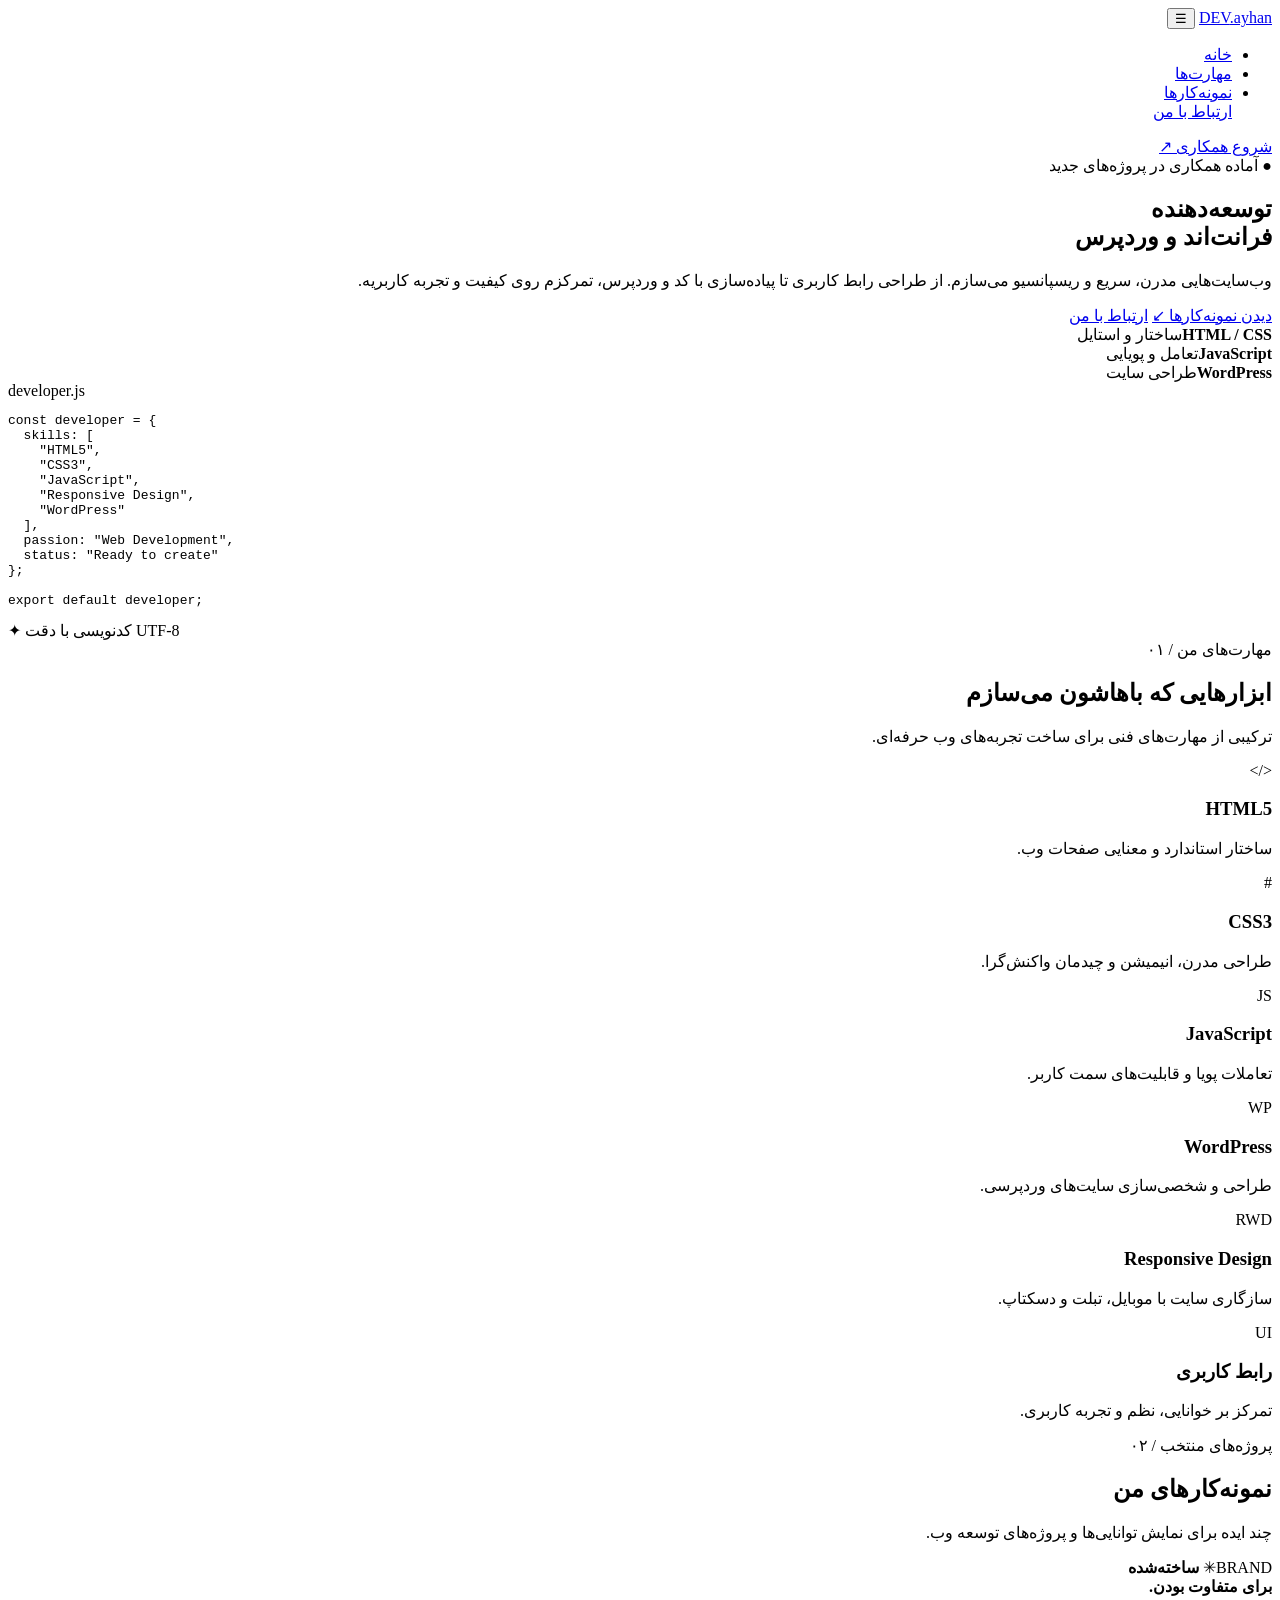
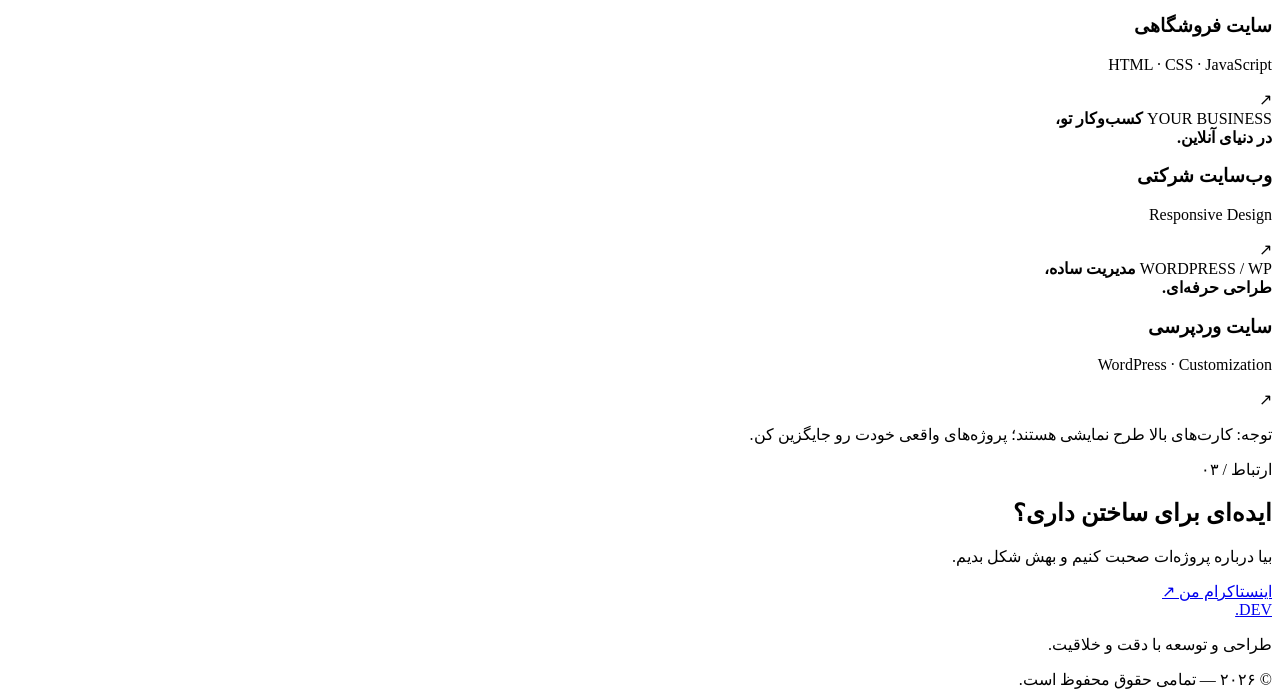
==== index.html @ 34dfb8cc "Add files via upload" ====
<!DOCTYPE html>
<html lang="fa" dir="rtl">
<head>
  <meta charset="UTF-8">
  <meta name="viewport" content="width=device-width, initial-scale=1.0">
  <meta name="description" content="پرتفولیوی توسعه‌دهنده فرانت‌اند و وردپرس">
  <title>پرتفولیوی من | توسعه‌دهنده وب</title>
  <link rel="stylesheet" href="style.css">
  <link rel="stylesheet" href="ar.html">
  <script src="script.js" defer></script>
</head>
<body>

  <header class="header">
    <nav class="nav container">
      <a href="#home" class="logo">DEV<span>.ayhan</span></a>

      <button class="menu-btn" id="menuBtn"
        aria-label="باز کردن منو" aria-expanded="false">☰</button>

      <ul class="nav-links" id="navLinks">
        <li><a href="#home">خانه</a></li>
        <li><a href="#skills">مهارت‌ها</a></li>
        <li><a href="#projects">نمونه‌کارها</a></li>
        <a href="ar.html">ارتباط با من</a>
      </ul>

      <a href="#contact" class="nav-cta">شروع همکاری ↗</a>
    </nav>
  </header>

  <main>
    <section class="hero container" id="home">
      <div class="hero-content reveal">
        <span class="eyebrow">● آماده همکاری در پروژه‌های جدید</span>
        <h1>توسعه‌دهنده<br> <span>فرانت‌اند</span> و وردپرس</h1>
        <p>
          وب‌سایت‌هایی مدرن، سریع و ریسپانسیو می‌سازم.
          از طراحی رابط کاربری تا پیاده‌سازی با کد و وردپرس،
          تمرکزم روی کیفیت و تجربه کاربریه.
        </p>
        <div class="hero-actions">
          <a class="btn btn-primary" href="#projects">دیدن نمونه‌کارها ↙</a>
          <a class="btn btn-outline" href="#contact">ارتباط با من</a>
        </div>
        <div class="stats">
          <div><strong>HTML / CSS</strong><span>ساختار و استایل</span></div>
          <div><strong>JavaScript</strong><span>تعامل و پویایی</span></div>
          <div><strong>WordPress</strong><span>طراحی سایت</span></div>
        </div>
      </div>

      <div class="code-card reveal" dir="ltr">
        <div class="window-bar">
          <div class="window-dots"><i></i><i></i><i></i></div>
          <span>developer.js</span>
        </div>
        <pre><code><span class="purple">const</span> developer = {
  skills: [
    <span class="green">"HTML5"</span>,
    <span class="green">"CSS3"</span>,
    <span class="green">"JavaScript"</span>,
    <span class="green">"Responsive Design"</span>,
    <span class="green">"WordPress"</span>
  ],
  passion: <span class="orange">"Web Development"</span>,
  status: <span class="green">"Ready to create"</span>
};

<span class="purple">export default</span> developer;</code></pre>
        <div class="code-footer">
          <span>✦ کدنویسی با دقت</span>
          <span>UTF-8</span>
        </div>
      </div>
    </section>

    <section class="section container" id="skills">
      <div class="section-heading reveal">
        <span class="section-label">مهارت‌های من / ۰۱</span>
        <h2>ابزارهایی که باهاشون می‌سازم</h2>
        <p>ترکیبی از مهارت‌های فنی برای ساخت تجربه‌های وب حرفه‌ای.</p>
      </div>

      <div class="skills-grid">
        <article class="skill-card reveal">
          <span class="skill-icon">&lt;/&gt;</span>
          <h3>HTML5</h3>
          <p>ساختار استاندارد و معنایی صفحات وب.</p>
        </article>
        <article class="skill-card reveal">
          <span class="skill-icon">#</span>
          <h3>CSS3</h3>
          <p>طراحی مدرن، انیمیشن و چیدمان واکنش‌گرا.</p>
        </article>
        <article class="skill-card reveal">
          <span class="skill-icon">JS</span>
          <h3>JavaScript</h3>
          <p>تعاملات پویا و قابلیت‌های سمت کاربر.</p>
        </article>
        <article class="skill-card reveal">
          <span class="skill-icon">WP</span>
          <h3>WordPress</h3>
          <p>طراحی و شخصی‌سازی سایت‌های وردپرسی.</p>
        </article>
        <article class="skill-card reveal">
          <span class="skill-icon">RWD</span>
          <h3>Responsive Design</h3>
          <p>سازگاری سایت با موبایل، تبلت و دسکتاپ.</p>
        </article>
        <article class="skill-card reveal">
          <span class="skill-icon">UI</span>
          <h3>رابط کاربری</h3>
          <p>تمرکز بر خوانایی، نظم و تجربه کاربری.</p>
        </article>
      </div>
    </section>

    <section class="section projects-section" id="projects">
      <div class="container">
        <div class="section-heading reveal">
          <span class="section-label">پروژه‌های منتخب / ۰۲</span>
          <h2>نمونه‌کارهای من</h2>
          <p>چند ایده برای نمایش توانایی‌ها و پروژه‌های توسعه وب.</p>
        </div>

        <div class="projects-grid">

          <!-- کارت سایت فروشگاهی؛ با کلیک وارد shop.html می‌شود -->
          <a href="pr.html"
             class="project-card reveal"
             style="text-decoration: none; color: inherit; display: block;">

            <div class="project-preview preview-one">
              <span>BRAND<span class="preview-star">✳</span></span>
              <strong>ساخته‌شده<br>برای متفاوت بودن.</strong>
              <div class="preview-line"></div>
            </div>
            <div class="project-info">
              <div>
                <h3>سایت فروشگاهی</h3>
                <p>HTML · CSS · JavaScript</p>
              </div>
              <span class="project-arrow">↗</span>
            </div>
          </a>
<a href="../ksra door/index.html"
             class="project-card reveal"
             style="text-decoration: none; color: inherit; display: block;">
          <article class="project-card reveal">
            <div class="project-preview preview-two">
              <span>YOUR BUSINESS</span>
              <strong>کسب‌وکار تو،<br>در دنیای آنلاین.</strong>
              <div class="preview-line"></div>
            </div>
            <div class="project-info">
              <div><h3>وب‌سایت شرکتی</h3><p>Responsive Design</p></div>
              <span class="project-arrow">↗</span>
            </div>
            
          </article>
</a>
          <article class="project-card reveal">
            <div class="project-preview preview-three">
              <span>WORDPRESS / WP</span>
              <strong>مدیریت ساده،<br>طراحی حرفه‌ای.</strong>
              <div class="preview-line"></div>
            </div>
            <div class="project-info">
              <div><h3>سایت وردپرسی</h3><p>WordPress · Customization</p></div>
              <span class="project-arrow">↗</span>
            </div>
            </a>
          </article>

        </div>
        <p class="demo-note">توجه: کارت‌های بالا طرح نمایشی هستند؛ پروژه‌های واقعی خودت رو جایگزین کن.</p>
      </div>
    </section>

    <section class="contact-section container reveal" id="contact">
      <div>
        <span class="section-label">ارتباط / ۰۳</span>
        <h2>ایده‌ای برای ساختن داری؟</h2>
        <p>بیا درباره پروژه‌ات صحبت کنیم و بهش شکل بدیم.</p>
      </div>
      <a class="btn btn-primary"
         href="https://www.instagram.com/dark_king4945?xtok=ejBscmIzMnJxaTl5">
        اینستاکرام من ↗
      </a>
    </section>
  </main>

  <footer class="footer">
    <div class="container">
      <a href="#home" class="logo">DEV<span>.</span></a>
      <p>طراحی و توسعه با دقت و خلاقیت.</p>
      <span>© ۲۰۲۶ — تمامی حقوق محفوظ است.</span>
    </div>
  </footer>

</body>
</html>
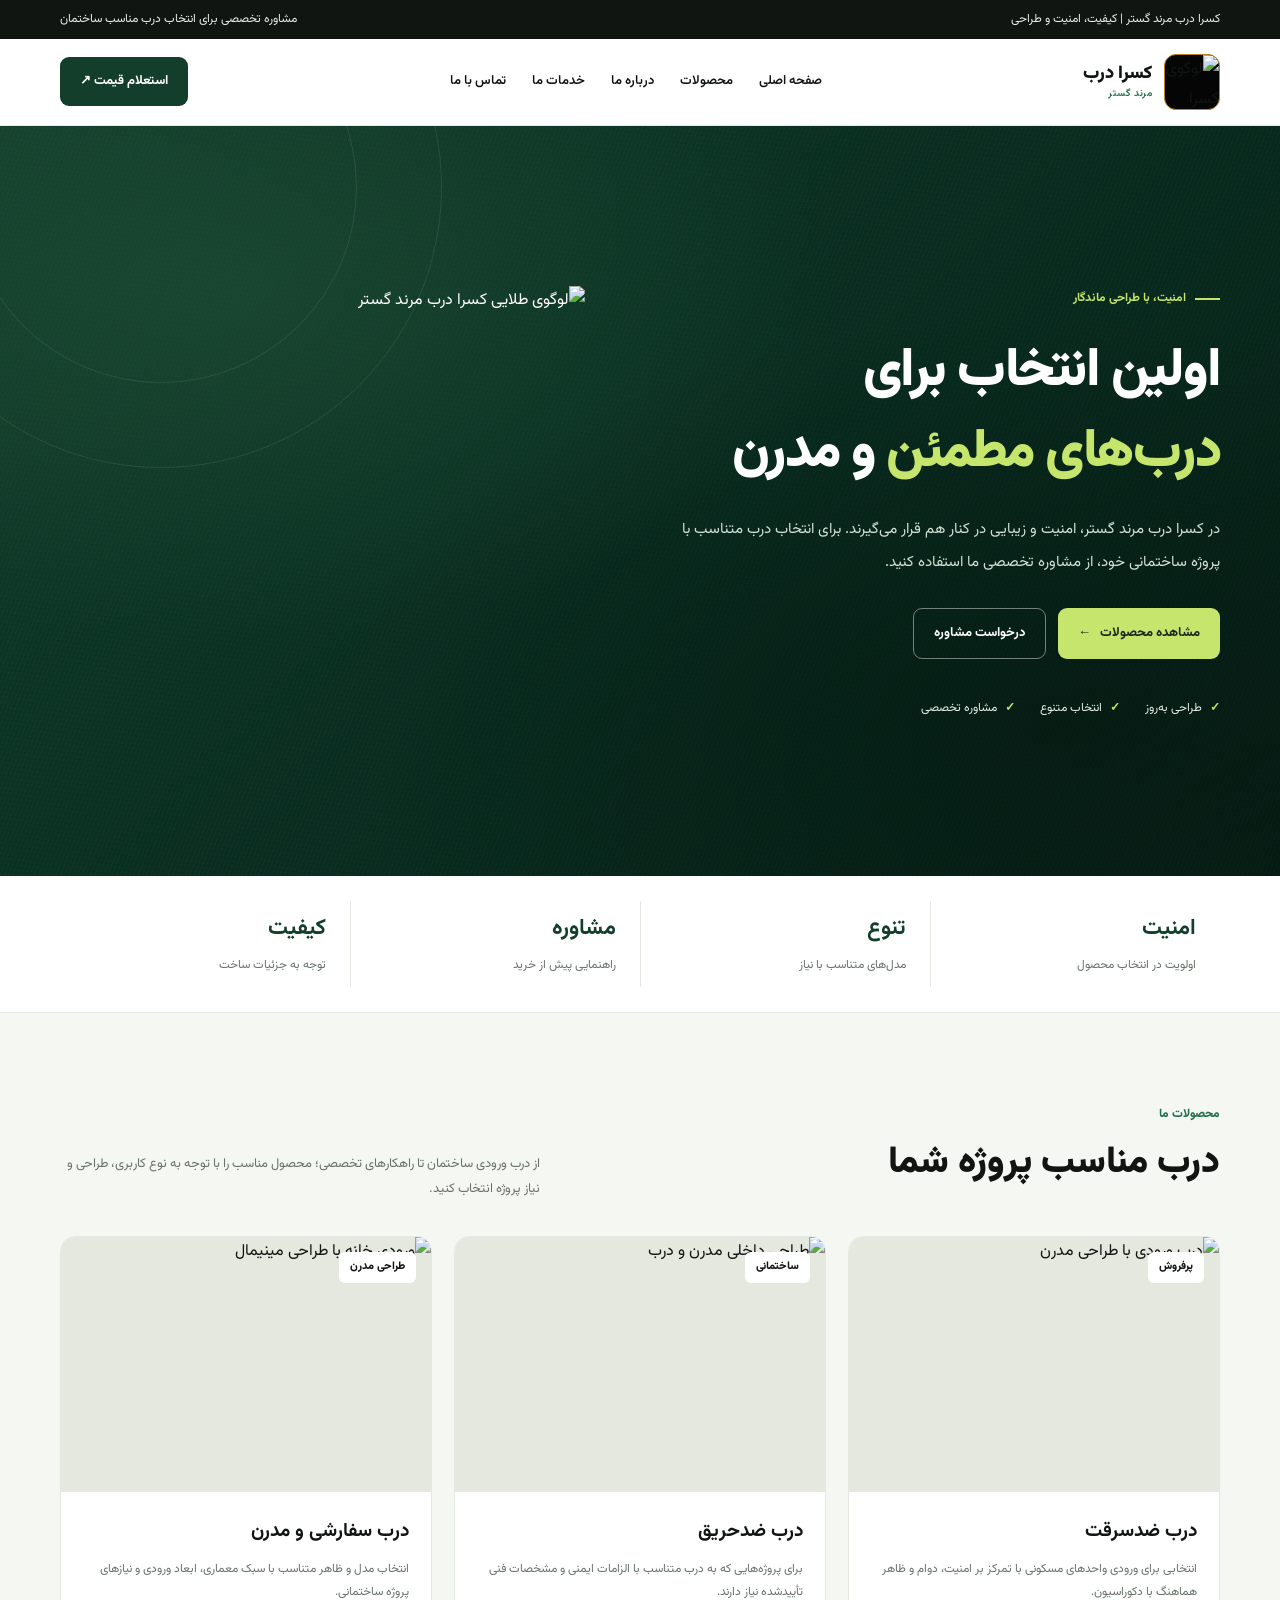
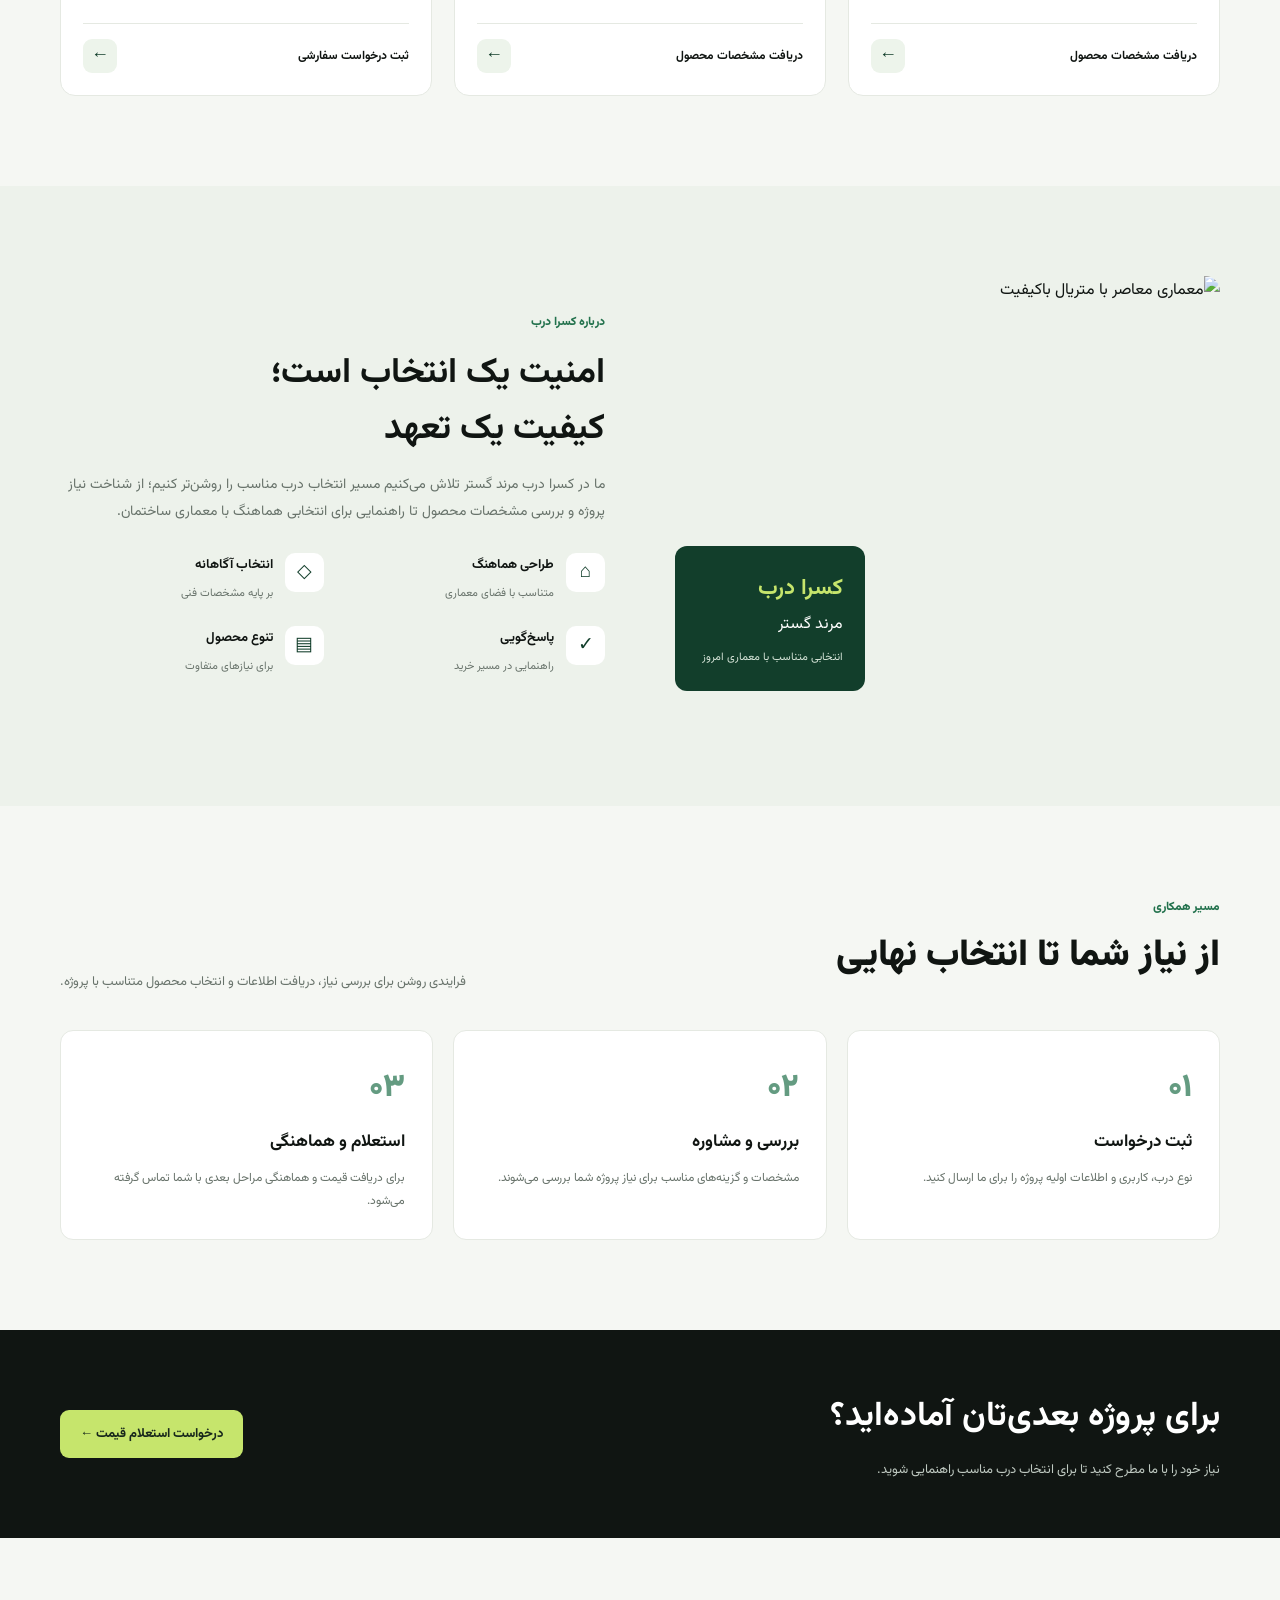
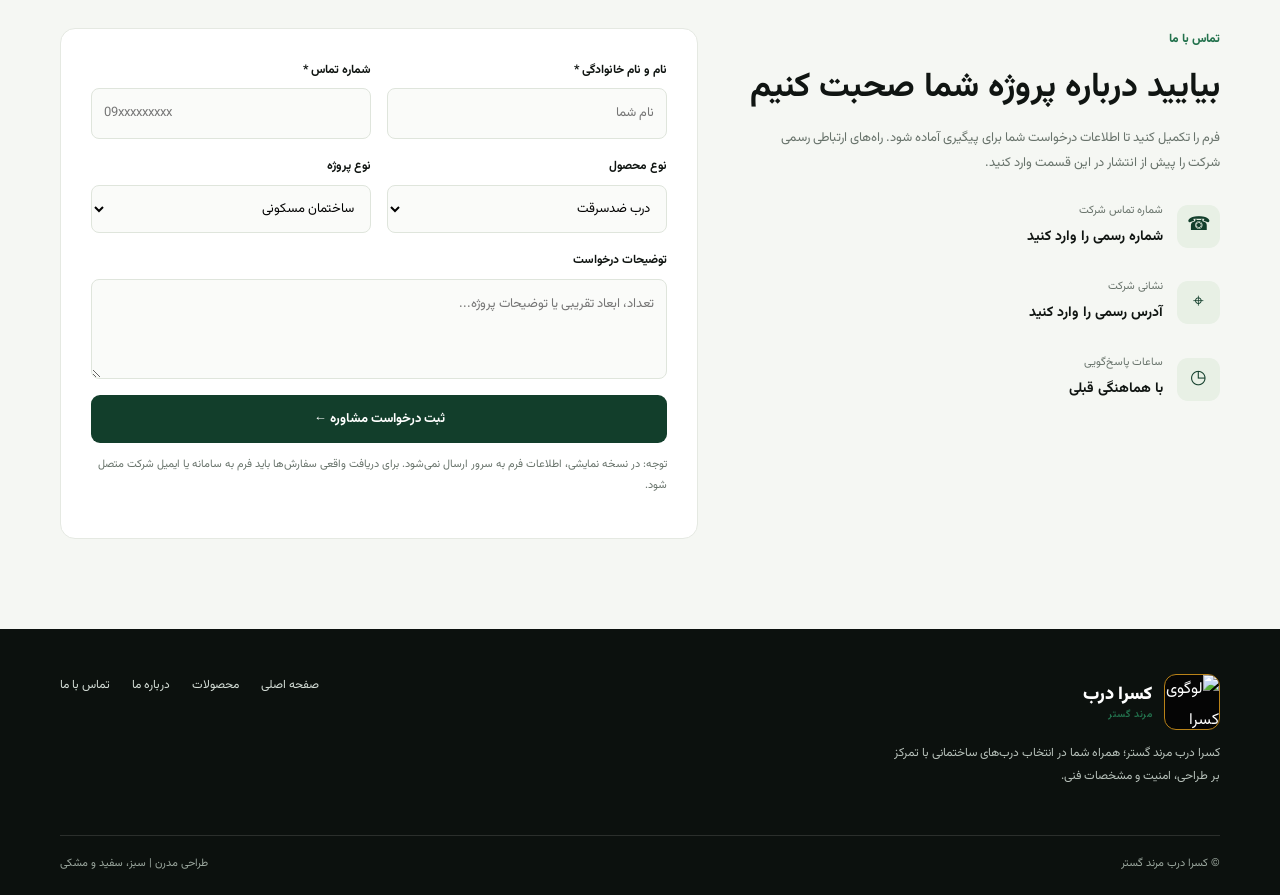
==== commit 28c13063: "Add files via upload" ====
--- a/index.html
+++ b/index.html
@@ -3,204 +3,972 @@
 <!DOCTYPE html>
 <html lang="fa" dir="rtl">
 <head>
-  <meta charset="UTF-8">
-  <meta name="viewport" content="width=device-width, initial-scale=1.0">
-  <meta name="description" content="پرتفولیوی توسعه‌دهنده فرانت‌اند و وردپرس">
-  <title>پرتفولیوی من | توسعه‌دهنده وب</title>
-  <link rel="stylesheet" href="style.css">
-  <link rel="stylesheet" href="ar.html">
-  <script src="script.js" defer></script>
+<meta charset="UTF-8">
+<meta name="viewport" content="width=device-width, initial-scale=1.0">
+<meta name="theme-color" content="#092d20">
+<title>کسرا درب مرند گستر | تولید و عرضه انواع درب</title>
+<meta name="description" content="کسرا درب مرند گستر؛ ارائه انواع درب ضدسرقت، ضدحریق و درب‌های مدرن ساختمانی.">
+<link rel="preconnect" href="https://fonts.googleapis.com">
+<link href="https://fonts.googleapis.com/css2?family=Vazirmatn:wght@300;400;500;600;700;800;900&display=swap" rel="stylesheet">
+
+<style>
+:root {
+  --green: #123e2b;
+  --green2: #23724d;
+  --lime: #c6e56c;
+  --black: #101512;
+  --white: #fff;
+  --muted: #68736b;
+  --bg: #f5f7f3;
+  --line: #e5e9e2;
+}
+
+* { box-sizing: border-box; }
+html { scroll-behavior: smooth; }
+body {
+  margin: 0;
+  font-family: 'Vazirmatn', sans-serif;
+  background: var(--bg);
+  color: var(--black);
+  line-height: 1.9;
+}
+a { text-decoration: none; color: inherit; }
+button, input, textarea, select { font: inherit; }
+button, a { -webkit-tap-highlight-color: transparent; }
+.container { width: min(1160px, 92%); margin: auto; }
+
+.topbar {
+  background: var(--black);
+  color: #e9eee9;
+  padding: 8px 0;
+  font-size: 12px;
+}
+.topbar .container {
+  display: flex;
+  justify-content: space-between;
+  gap: 15px;
+  flex-wrap: wrap;
+}
+
+header {
+  background: #fff;
+  position: sticky;
+  top: 0;
+  z-index: 20;
+  border-bottom: 1px solid var(--line);
+}
+.nav {
+  height: 86px;
+  display: flex;
+  align-items: center;
+  justify-content: space-between;
+  gap: 24px;
+}
+.brand {
+  display: flex;
+  align-items: center;
+  gap: 12px;
+  min-width: max-content;
+}
+.logo {
+  width: 56px;
+  height: 56px;
+  background: #050505;
+  border: 1px solid #b98218;
+  border-radius: 12px;
+  display: grid;
+  place-items: center;
+  overflow: hidden;
+  flex-shrink: 0;
+}
+.logo img {
+  width: 100%;
+  height: 100%;
+  object-fit: contain;
+  display: block;
+}
+.brand-name {
+  font-size: 18px;
+  font-weight: 900;
+  line-height: 1.4;
+}
+.brand-name small {
+  display: block;
+  color: var(--green2);
+  font-size: 10px;
+  font-weight: 600;
+  letter-spacing: .4px;
+}
+.navlinks {
+  display: flex;
+  gap: 26px;
+  align-items: center;
+  font-size: 13px;
+  font-weight: 600;
+}
+.navlinks a:hover { color: var(--green2); }
+
+.btn {
+  display: inline-flex;
+  align-items: center;
+  justify-content: center;
+  gap: 9px;
+  padding: 12px 20px;
+  border: 0;
+  border-radius: 9px;
+  font-weight: 700;
+  font-size: 13px;
+  cursor: pointer;
+  transition: .2s;
+}
+.btn-green { background: var(--green); color: white; }
+.btn-green:hover {
+  background: var(--green2);
+  transform: translateY(-2px);
+}
+.btn-lime { background: var(--lime); color: #17271b; }
+.btn-outline {
+  border: 1px solid #ffffff70;
+  color: white;
+  background: transparent;
+}
+.menu-toggle {
+  display: none;
+  background: none;
+  border: 0;
+  font-size: 26px;
+  cursor: pointer;
+}
+
+/* زمینه سبز چرمی زیر هدر */
+.hero {
+  background-color: #092d20;
+  background-image:
+    radial-gradient(ellipse at 18% 22%, rgba(39,91,62,.42), transparent 42%),
+    radial-gradient(ellipse at 82% 78%, rgba(3,19,13,.48), transparent 48%),
+    repeating-linear-gradient(112deg, rgba(255,255,255,.018) 0px, rgba(255,255,255,.018) 1px, transparent 1px, transparent 4px),
+    repeating-linear-gradient(7deg, rgba(0,0,0,.06) 0px, rgba(0,0,0,.06) 1px, transparent 1px, transparent 5px),
+    linear-gradient(135deg, #123e2b, #092d20 52%, #061f16);
+  color: white;
+  position: relative;
+  overflow: hidden;
+}
+.hero:before {
+  content: "";
+  position: absolute;
+  width: 560px;
+  height: 560px;
+  border: 1px solid #ffffff16;
+  border-radius: 50%;
+  left: -120px;
+  top: -220px;
+}
+.hero:after {
+  content: "";
+  position: absolute;
+  width: 390px;
+  height: 390px;
+  border: 1px solid #ffffff16;
+  border-radius: 50%;
+  left: -35px;
+  top: -135px;
+}
+.hero-grid {
+  display: grid;
+  grid-template-columns: 1.05fr .95fr;
+  gap: 55px;
+  align-items: center;
+  min-height: 570px;
+  padding: 65px 0;
+  position: relative;
+  z-index: 1;
+}
+.eyebrow {
+  display: inline-flex;
+  align-items: center;
+  gap: 9px;
+  font-size: 12px;
+  color: var(--lime);
+  font-weight: 700;
+}
+.eyebrow:before {
+  content: "";
+  width: 25px;
+  height: 2px;
+  background: var(--lime);
+}
+h1 {
+  font-size: clamp(35px, 4.2vw, 58px);
+  line-height: 1.5;
+  margin: 20px 0;
+  font-weight: 900;
+  letter-spacing: -1.5px;
+}
+h1 span { color: var(--lime); }
+.hero p {
+  color: #d4e1d8;
+  font-size: 15px;
+  max-width: 540px;
+  line-height: 2.2;
+}
+.hero-actions {
+  display: flex;
+  gap: 12px;
+  flex-wrap: wrap;
+  margin-top: 29px;
+}
+.hero-points {
+  display: flex;
+  gap: 25px;
+  flex-wrap: wrap;
+  margin-top: 38px;
+  color: #e5eee7;
+  font-size: 12px;
+}
+.hero-points span:before {
+  content: "✓";
+  color: var(--lime);
+  margin-left: 8px;
+  font-weight: 900;
+}
+
+/* جایگاه لوگوی اصلی */
+.hero-visual {
+  height: 430px;
+  position: relative;
+  display: flex;
+  align-items: center;
+  justify-content: center;
+}
+.hero-photo.logo-display {
+  position: absolute;
+  inset: 0;
+  display: flex;
+  align-items: center;
+  justify-content: center;
+  background: transparent;
+  border-radius: 0;
+  overflow: visible;
+}
+.hero-photo.logo-display img {
+  width: 100%;
+  height: 100%;
+  object-fit: contain;
+  filter: none;
+  mix-blend-mode: screen;
+}
+.hero-photo.logo-display .photo-label {
+  display: none;
+}
+
+.stats {
+  background: white;
+  border-bottom: 1px solid var(--line);
+}
+.stats-grid {
+  display: grid;
+  grid-template-columns: repeat(4, 1fr);
+  padding: 25px 0;
+}
+.stat {
+  padding: 7px 24px;
+  border-left: 1px solid var(--line);
+}
+.stat:last-child { border: 0; }
+.stat strong {
+  font-size: 22px;
+  color: var(--green);
+  display: block;
+}
+.stat span { font-size: 12px; color: var(--muted); }
+
+section { padding: 90px 0; }
+.section-head {
+  display: flex;
+  align-items: end;
+  justify-content: space-between;
+  gap: 25px;
+  margin-bottom: 35px;
+}
+.section-head h2 {
+  font-size: clamp(26px, 3vw, 37px);
+  line-height: 1.5;
+  margin: 10px 0;
+  font-weight: 900;
+}
+.section-head p {
+  color: var(--muted);
+  font-size: 13px;
+  max-width: 480px;
+  margin: 0;
+}
+.kicker {
+  font-size: 12px;
+  color: var(--green2);
+  font-weight: 800;
+}
+
+.products {
+  display: grid;
+  grid-template-columns: repeat(3, 1fr);
+  gap: 22px;
+}
+.product {
+  background: white;
+  border: 1px solid var(--line);
+  border-radius: 15px;
+  overflow: hidden;
+  transition: .25s;
+}
+.product:hover {
+  transform: translateY(-5px);
+  box-shadow: 0 18px 35px #153c2510;
+}
+.product-img {
+  height: 255px;
+  position: relative;
+  overflow: hidden;
+  background: #e4e8df;
+}
+.product-img img {
+  width: 100%;
+  height: 100%;
+  object-fit: cover;
+  transition: .4s;
+}
+.product:hover .product-img img { transform: scale(1.04); }
+.product-tag {
+  position: absolute;
+  top: 15px;
+  right: 15px;
+  background: #fff;
+  padding: 5px 11px;
+  border-radius: 6px;
+  font-size: 11px;
+  font-weight: 800;
+}
+.product-body { padding: 22px; }
+.product-body h3 { font-size: 19px; margin: 0 0 8px; }
+.product-body p {
+  font-size: 12px;
+  color: var(--muted);
+  margin: 0 0 17px;
+  min-height: 48px;
+}
+.product-foot {
+  border-top: 1px solid var(--line);
+  padding-top: 15px;
+  display: flex;
+  justify-content: space-between;
+  align-items: center;
+  font-size: 12px;
+  font-weight: 700;
+}
+.arrow {
+  width: 34px;
+  height: 34px;
+  border-radius: 9px;
+  background: #edf4eb;
+  color: var(--green);
+  display: grid;
+  place-items: center;
+  font-size: 18px;
+}
+
+.about { background: #edf2eb; }
+.about-grid {
+  display: grid;
+  grid-template-columns: 1fr 1fr;
+  gap: 70px;
+  align-items: center;
+}
+.about-visual { height: 440px; position: relative; }
+.about-visual img {
+  width: 85%;
+  height: 100%;
+  object-fit: cover;
+  border-radius: 15px;
+}
+.about-stamp {
+  position: absolute;
+  bottom: 25px;
+  left: 0;
+  background: var(--green);
+  color: white;
+  padding: 22px;
+  border-radius: 12px;
+  width: 190px;
+}
+.about-stamp b {
+  display: block;
+  font-size: 22px;
+  color: var(--lime);
+}
+.about-copy h2 {
+  font-size: 35px;
+  line-height: 1.6;
+  margin: 12px 0;
+}
+.about-copy > p { color: var(--muted); font-size: 14px; }
+
+.features {
+  display: grid;
+  grid-template-columns: 1fr 1fr;
+  gap: 18px;
+  margin-top: 28px;
+}
+.feature { display: flex; gap: 12px; align-items: start; }
+.feature-icon {
+  flex-shrink: 0;
+  width: 39px;
+  height: 39px;
+  border-radius: 10px;
+  background: white;
+  color: var(--green);
+  display: grid;
+  place-items: center;
+  font-size: 19px;
+}
+.feature b { font-size: 13px; display: block; }
+.feature small { font-size: 11px; color: var(--muted); }
+
+.process-grid {
+  display: grid;
+  grid-template-columns: repeat(3, 1fr);
+  gap: 20px;
+}
+.process {
+  border: 1px solid var(--line);
+  padding: 27px;
+  border-radius: 13px;
+  background: white;
+}
+.process-num {
+  font-size: 32px;
+  color: var(--green2);
+  font-weight: 900;
+  opacity: .7;
+}
+.process h3 { font-size: 17px; margin: 8px 0; }
+.process p { font-size: 12px; color: var(--muted); margin: 0; }
+
+.cta {
+  background: var(--black);
+  color: white;
+  padding: 55px 0;
+}
+.cta-inner {
+  display: flex;
+  align-items: center;
+  justify-content: space-between;
+  gap: 25px;
+}
+.cta h2 { font-size: clamp(23px, 3vw, 34px); margin: 0; }
+.cta p { color: #bfc9c1; font-size: 13px; margin: 8px 0 0; }
+
+.contact-grid {
+  display: grid;
+  grid-template-columns: .85fr 1.15fr;
+  gap: 50px;
+}
+.contact-copy h2 {
+  font-size: 34px;
+  line-height: 1.5;
+  margin: 12px 0;
+}
+.contact-copy p { font-size: 13px; color: var(--muted); }
+.contact-item {
+  display: flex;
+  gap: 14px;
+  margin-top: 25px;
+  align-items: center;
+}
+.contact-icon {
+  width: 43px;
+  height: 43px;
+  border-radius: 11px;
+  background: #e8f0e5;
+  color: var(--green);
+  display: grid;
+  place-items: center;
+  font-size: 19px;
+}
+.contact-item small { display: block; color: var(--muted); font-size: 11px; }
+.contact-item b { font-size: 14px; }
+
+.contact-form {
+  background: white;
+  border: 1px solid var(--line);
+  border-radius: 15px;
+  padding: 30px;
+}
+.form-grid {
+  display: grid;
+  grid-template-columns: 1fr 1fr;
+  gap: 16px;
+}
+.field { display: flex; flex-direction: column; gap: 7px; }
+.field.full { grid-column: 1 / -1; }
+.field label { font-size: 12px; font-weight: 700; }
+.field input, .field select, .field textarea {
+  width: 100%;
+  border: 1px solid #dfe5dc;
+  border-radius: 8px;
+  background: #fafbf9;
+  padding: 12px;
+  outline: none;
+  font-size: 13px;
+}
+.field input:focus, .field select:focus, .field textarea:focus {
+  border-color: var(--green2);
+}
+.field textarea { resize: vertical; min-height: 100px; }
+.form-note { font-size: 11px; color: var(--muted); margin-top: 12px; }
+
+footer {
+  background: #0c110e;
+  color: white;
+  padding: 45px 0 20px;
+}
+.footer-top {
+  display: flex;
+  justify-content: space-between;
+  gap: 35px;
+  flex-wrap: wrap;
+  padding-bottom: 35px;
+  border-bottom: 1px solid #ffffff20;
+}
+.footer-desc { font-size: 12px; color: #b7c1ba; max-width: 330px; }
+.footer-links {
+  display: flex;
+  gap: 22px;
+  flex-wrap: wrap;
+  font-size: 12px;
+  color: #d4ddd6;
+}
+.footer-bottom {
+  display: flex;
+  justify-content: space-between;
+  gap: 15px;
+  flex-wrap: wrap;
+  padding-top: 18px;
+  font-size: 11px;
+  color: #9ba79e;
+}
+.toast {
+  position: fixed;
+  bottom: 22px;
+  right: 22px;
+  z-index: 50;
+  background: var(--green);
+  color: white;
+  padding: 15px 20px;
+  border-radius: 10px;
+  box-shadow: 0 10px 35px #0002;
+  display: none;
+  font-size: 13px;
+  max-width: 90%;
+}
+
+@media(max-width:850px) {
+  .navlinks {
+    display: none;
+    position: absolute;
+    top: 85px;
+    right: 0;
+    left: 0;
+    background: white;
+    padding: 20px 5%;
+    border-bottom: 1px solid var(--line);
+    flex-direction: column;
+    align-items: stretch;
+    gap: 12px;
+  }
+  .navlinks.open { display: flex; }
+  .menu-toggle { display: block; }
+  .nav > .btn { display: none; }
+  .hero-grid {
+    grid-template-columns: 1fr;
+    gap: 35px;
+    padding: 55px 0;
+  }
+  .hero-visual { height: 340px; }
+  .stats-grid { grid-template-columns: 1fr 1fr; row-gap: 20px; }
+  .stat:nth-child(2) { border-left: 0; }
+  .products { grid-template-columns: 1fr 1fr; }
+  .about-grid { grid-template-columns: 1fr; gap: 40px; }
+  .about-visual { height: 370px; }
+  .contact-grid { grid-template-columns: 1fr; gap: 30px; }
+}
+
+@media(max-width:560px) {
+  .topbar .container { justify-content: center; text-align: center; }
+  .topbar .container span:last-child { display: none; }
+  .brand-name { font-size: 15px; }
+  .logo { width: 48px; height: 48px; }
+  .hero-grid { min-height: unset; }
+  .hero-visual { height: 290px; }
+  h1 { font-size: 34px; }
+  .hero p { font-size: 13px; }
+  .hero-points { gap: 12px; }
+  .stats-grid { padding: 20px 0; }
+  .stat { padding: 5px 12px; }
+  section { padding: 62px 0; }
+  .section-head { align-items: start; flex-direction: column; gap: 12px; }
+  .products { grid-template-columns: 1fr; }
+  .product-img { height: 270px; }
+  .about-visual { height: 300px; }
+  .about-stamp { width: 150px; padding: 14px; }
+  .features { grid-template-columns: 1fr; }
+  .process-grid { grid-template-columns: 1fr; }
+  .cta-inner { align-items: start; flex-direction: column; }
+  .contact-form { padding: 20px; }
+  .form-grid { grid-template-columns: 1fr; }
+  .field.full { grid-column: auto; }
+  .footer-top { flex-direction: column; }
+}
+</style>
 </head>
+
 <body>
 
-  <header class="header">
-    <nav class="nav container">
-      <a href="#home" class="logo">DEV<span>.ayhan</span></a>
-
-      <button class="menu-btn" id="menuBtn"
-        aria-label="باز کردن منو" aria-expanded="false">☰</button>
-
-      <ul class="nav-links" id="navLinks">
-        <li><a href="#home">خانه</a></li>
-        <li><a href="#skills">مهارت‌ها</a></li>
-        <li><a href="#projects">نمونه‌کارها</a></li>
-        <a href="ar.html">ارتباط با من</a>
-      </ul>
-
-      <a href="#contact" class="nav-cta">شروع همکاری ↗</a>
+<div class="topbar">
+  <div class="container">
+    <span>کسرا درب مرند گستر | کیفیت، امنیت و طراحی</span>
+    <span>مشاوره تخصصی برای انتخاب درب مناسب ساختمان</span>
+  </div>
+</div>
+
+<header>
+  <div class="container nav">
+    <a class="brand" href="#home" aria-label="صفحه اصلی کسرا درب">
+      <span class="logo">
+        <img src="4c679686-5ce0-44b0-924e-6ea59caa1d07.png" alt="لوگوی کسرا درب">
+      </span>
+      <span class="brand-name">کسرا درب<small>مرند گستر</small></span>
+    </a>
+
+    <nav class="navlinks" id="navlinks">
+      <a href="#home">صفحه اصلی</a>
+      <a href="#products">محصولات</a>
+      <a href="#about">درباره ما</a>
+      <a href="#process">خدمات ما</a>
+      <a href="#contact">تماس با ما</a>
     </nav>
-  </header>
-
-  <main>
-    <section class="hero container" id="home">
-      <div class="hero-content reveal">
-        <span class="eyebrow">● آماده همکاری در پروژه‌های جدید</span>
-        <h1>توسعه‌دهنده<br> <span>فرانت‌اند</span> و وردپرس</h1>
-        <p>
-          وب‌سایت‌هایی مدرن، سریع و ریسپانسیو می‌سازم.
-          از طراحی رابط کاربری تا پیاده‌سازی با کد و وردپرس،
-          تمرکزم روی کیفیت و تجربه کاربریه.
-        </p>
-        <div class="hero-actions">
-          <a class="btn btn-primary" href="#projects">دیدن نمونه‌کارها ↙</a>
-          <a class="btn btn-outline" href="#contact">ارتباط با من</a>
-        </div>
-        <div class="stats">
-          <div><strong>HTML / CSS</strong><span>ساختار و استایل</span></div>
-          <div><strong>JavaScript</strong><span>تعامل و پویایی</span></div>
-          <div><strong>WordPress</strong><span>طراحی سایت</span></div>
-        </div>
-      </div>
-
-      <div class="code-card reveal" dir="ltr">
-        <div class="window-bar">
-          <div class="window-dots"><i></i><i></i><i></i></div>
-          <span>developer.js</span>
-        </div>
-        <pre><code><span class="purple">const</span> developer = {
-  skills: [
-    <span class="green">"HTML5"</span>,
-    <span class="green">"CSS3"</span>,
-    <span class="green">"JavaScript"</span>,
-    <span class="green">"Responsive Design"</span>,
-    <span class="green">"WordPress"</span>
-  ],
-  passion: <span class="orange">"Web Development"</span>,
-  status: <span class="green">"Ready to create"</span>
-};
-
-<span class="purple">export default</span> developer;</code></pre>
-        <div class="code-footer">
-          <span>✦ کدنویسی با دقت</span>
-          <span>UTF-8</span>
-        </div>
-      </div>
-    </section>
-
-    <section class="section container" id="skills">
-      <div class="section-heading reveal">
-        <span class="section-label">مهارت‌های من / ۰۱</span>
-        <h2>ابزارهایی که باهاشون می‌سازم</h2>
-        <p>ترکیبی از مهارت‌های فنی برای ساخت تجربه‌های وب حرفه‌ای.</p>
-      </div>
-
-      <div class="skills-grid">
-        <article class="skill-card reveal">
-          <span class="skill-icon">&lt;/&gt;</span>
-          <h3>HTML5</h3>
-          <p>ساختار استاندارد و معنایی صفحات وب.</p>
-        </article>
-        <article class="skill-card reveal">
-          <span class="skill-icon">#</span>
-          <h3>CSS3</h3>
-          <p>طراحی مدرن، انیمیشن و چیدمان واکنش‌گرا.</p>
-        </article>
-        <article class="skill-card reveal">
-          <span class="skill-icon">JS</span>
-          <h3>JavaScript</h3>
-          <p>تعاملات پویا و قابلیت‌های سمت کاربر.</p>
-        </article>
-        <article class="skill-card reveal">
-          <span class="skill-icon">WP</span>
-          <h3>WordPress</h3>
-          <p>طراحی و شخصی‌سازی سایت‌های وردپرسی.</p>
-        </article>
-        <article class="skill-card reveal">
-          <span class="skill-icon">RWD</span>
-          <h3>Responsive Design</h3>
-          <p>سازگاری سایت با موبایل، تبلت و دسکتاپ.</p>
-        </article>
-        <article class="skill-card reveal">
-          <span class="skill-icon">UI</span>
-          <h3>رابط کاربری</h3>
-          <p>تمرکز بر خوانایی، نظم و تجربه کاربری.</p>
-        </article>
-      </div>
-    </section>
-
-    <section class="section projects-section" id="projects">
-      <div class="container">
-        <div class="section-heading reveal">
-          <span class="section-label">پروژه‌های منتخب / ۰۲</span>
-          <h2>نمونه‌کارهای من</h2>
-          <p>چند ایده برای نمایش توانایی‌ها و پروژه‌های توسعه وب.</p>
-        </div>
-
-        <div class="projects-grid">
-
-          <!-- کارت سایت فروشگاهی؛ با کلیک وارد shop.html می‌شود -->
-          <a href="pr.html"
-             class="project-card reveal"
-             style="text-decoration: none; color: inherit; display: block;">
-
-            <div class="project-preview preview-one">
-              <span>BRAND<span class="preview-star">✳</span></span>
-              <strong>ساخته‌شده<br>برای متفاوت بودن.</strong>
-              <div class="preview-line"></div>
-            </div>
-            <div class="project-info">
-              <div>
-                <h3>سایت فروشگاهی</h3>
-                <p>HTML · CSS · JavaScript</p>
-              </div>
-              <span class="project-arrow">↗</span>
-            </div>
-          </a>
-<a href="../ksra door/index.html"
-             class="project-card reveal"
-             style="text-decoration: none; color: inherit; display: block;">
-          <article class="project-card reveal">
-            <div class="project-preview preview-two">
-              <span>YOUR BUSINESS</span>
-              <strong>کسب‌وکار تو،<br>در دنیای آنلاین.</strong>
-              <div class="preview-line"></div>
-            </div>
-            <div class="project-info">
-              <div><h3>وب‌سایت شرکتی</h3><p>Responsive Design</p></div>
-              <span class="project-arrow">↗</span>
-            </div>
-            
-          </article>
-</a>
-          <article class="project-card reveal">
-            <div class="project-preview preview-three">
-              <span>WORDPRESS / WP</span>
-              <strong>مدیریت ساده،<br>طراحی حرفه‌ای.</strong>
-              <div class="preview-line"></div>
-            </div>
-            <div class="project-info">
-              <div><h3>سایت وردپرسی</h3><p>WordPress · Customization</p></div>
-              <span class="project-arrow">↗</span>
-            </div>
-            </a>
-          </article>
-
-        </div>
-        <p class="demo-note">توجه: کارت‌های بالا طرح نمایشی هستند؛ پروژه‌های واقعی خودت رو جایگزین کن.</p>
-      </div>
-    </section>
-
-    <section class="contact-section container reveal" id="contact">
+
+    <a class="btn btn-green" href="#contact">استعلام قیمت ↗</a>
+    <button class="menu-toggle" id="menuToggle"
+      aria-label="باز کردن منو" aria-expanded="false">☰</button>
+  </div>
+</header>
+
+<main>
+
+<section class="hero" id="home">
+  <div class="container hero-grid">
+    <div>
+      <div class="eyebrow">امنیت، با طراحی ماندگار</div>
+      <h1>اولین انتخاب برای<br><span>درب‌های مطمئن</span> و مدرن</h1>
+      <p>در کسرا درب مرند گستر، امنیت و زیبایی در کنار هم قرار می‌گیرند. برای انتخاب درب متناسب با پروژه ساختمانی خود، از مشاوره تخصصی ما استفاده کنید.</p>
+
+      <div class="hero-actions">
+        <a class="btn btn-lime" href="#products">مشاهده محصولات <span>←</span></a>
+        <a class="btn btn-outline" href="#contact">درخواست مشاوره</a>
+      </div>
+
+      <div class="hero-points">
+        <span>طراحی به‌روز</span>
+        <span>انتخاب متنوع</span>
+        <span>مشاوره تخصصی</span>
+      </div>
+    </div>
+
+    <div class="hero-visual">
+      <div class="hero-photo logo-display">
+        <img src="4c679686-5ce0-44b0-924e-6ea59caa1d07.png"
+          alt="لوگوی طلایی کسرا درب مرند گستر"
+          fetchpriority="high">
+      </div>
+    </div>
+  </div>
+</section>
+
+<div class="stats">
+  <div class="container stats-grid">
+    <div class="stat"><strong>امنیت</strong><span>اولویت در انتخاب محصول</span></div>
+    <div class="stat"><strong>تنوع</strong><span>مدل‌های متناسب با نیاز</span></div>
+    <div class="stat"><strong>مشاوره</strong><span>راهنمایی پیش از خرید</span></div>
+    <div class="stat"><strong>کیفیت</strong><span>توجه به جزئیات ساخت</span></div>
+  </div>
+</div>
+
+<section id="products">
+  <div class="container">
+    <div class="section-head">
       <div>
-        <span class="section-label">ارتباط / ۰۳</span>
-        <h2>ایده‌ای برای ساختن داری؟</h2>
-        <p>بیا درباره پروژه‌ات صحبت کنیم و بهش شکل بدیم.</p>
-      </div>
-      <a class="btn btn-primary"
-         href="https://www.instagram.com/dark_king4945?xtok=ejBscmIzMnJxaTl5">
-        اینستاکرام من ↗
-      </a>
-    </section>
-  </main>
-
-  <footer class="footer">
-    <div class="container">
-      <a href="#home" class="logo">DEV<span>.</span></a>
-      <p>طراحی و توسعه با دقت و خلاقیت.</p>
-      <span>© ۲۰۲۶ — تمامی حقوق محفوظ است.</span>
-    </div>
-  </footer>
+        <div class="kicker">محصولات ما</div>
+        <h2>درب مناسب پروژه شما</h2>
+      </div>
+      <p>از درب ورودی ساختمان تا راهکارهای تخصصی؛ محصول مناسب را با توجه به نوع کاربری، طراحی و نیاز پروژه انتخاب کنید.</p>
+    </div>
+
+    <div class="products">
+      <article class="product">
+        <div class="product-img">
+          <img src="photo_2026-10-22_00-24-54.jpg" alt="درب ورودی با طراحی مدرن" loading="lazy">
+          <span class="product-tag">پرفروش</span>
+        </div>
+        <div class="product-body">
+          <h3>درب ضدسرقت</h3>
+          <p>انتخابی برای ورودی واحدهای مسکونی با تمرکز بر امنیت، دوام و ظاهر هماهنگ با دکوراسیون.</p>
+          <div class="product-foot">
+            <span>دریافت مشخصات محصول</span>
+            <a class="arrow" href="#contact" aria-label="استعلام درب ضدسرقت">←</a>
+          </div>
+        </div>
+      </article>
+
+      <article class="product">
+        <div class="product-img">
+          <img src="photo_2026-10-22_00-32-48.jpg" alt="طراحی داخلی مدرن و درب" loading="lazy">
+          <span class="product-tag">ساختمانی</span>
+        </div>
+        <div class="product-body">
+          <h3>درب ضدحریق</h3>
+          <p>برای پروژه‌هایی که به درب متناسب با الزامات ایمنی و مشخصات فنی تأییدشده نیاز دارند.</p>
+          <div class="product-foot">
+            <span>دریافت مشخصات محصول</span>
+            <a class="arrow" href="#contact" aria-label="استعلام درب ضدحریق">←</a>
+          </div>
+        </div>
+      </article>
+
+      <article class="product">
+        <div class="product-img">
+          <img src="images.jpg" alt="ورودی خانه با طراحی مینیمال" loading="lazy">
+          <span class="product-tag">طراحی مدرن</span>
+        </div>
+        <div class="product-body">
+          <h3>درب سفارشی و مدرن</h3>
+          <p>انتخاب مدل و ظاهر متناسب با سبک معماری، ابعاد ورودی و نیازهای پروژه ساختمانی.</p>
+          <div class="product-foot">
+            <span>ثبت درخواست سفارشی</span>
+            <a class="arrow" href="#contact" aria-label="استعلام درب سفارشی">←</a>
+          </div>
+        </div>
+      </article>
+    </div>
+  </div>
+</section>
+
+<section class="about" id="about">
+  <div class="container about-grid">
+    <div class="about-visual">
+      <img src="https://images.unsplash.com/photo-1600607687644-c7171b42498f?auto=format&fit=crop&w=1000&q=85" alt="معماری معاصر با متریال باکیفیت" loading="lazy">
+      <div class="about-stamp">
+        <b>کسرا درب</b>
+        <span>مرند گستر</span>
+        <div style="font-size:11px;color:#d7e5d9;margin-top:8px">انتخابی متناسب با معماری امروز</div>
+      </div>
+    </div>
+
+    <div class="about-copy">
+      <div class="kicker">درباره کسرا درب</div>
+      <h2>امنیت یک انتخاب است؛<br>کیفیت یک تعهد</h2>
+      <p>ما در کسرا درب مرند گستر تلاش می‌کنیم مسیر انتخاب درب مناسب را روشن‌تر کنیم؛ از شناخت نیاز پروژه و بررسی مشخصات محصول تا راهنمایی برای انتخابی هماهنگ با معماری ساختمان.</p>
+
+      <div class="features">
+        <div class="feature"><div class="feature-icon">⌂</div><div><b>طراحی هماهنگ</b><small>متناسب با فضای معماری</small></div></div>
+        <div class="feature"><div class="feature-icon">◇</div><div><b>انتخاب آگاهانه</b><small>بر پایه مشخصات فنی</small></div></div>
+        <div class="feature"><div class="feature-icon">✓</div><div><b>پاسخ‌گویی</b><small>راهنمایی در مسیر خرید</small></div></div>
+        <div class="feature"><div class="feature-icon">▤</div><div><b>تنوع محصول</b><small>برای نیازهای متفاوت</small></div></div>
+      </div>
+    </div>
+  </div>
+</section>
+
+<section id="process">
+  <div class="container">
+    <div class="section-head">
+      <div>
+        <div class="kicker">مسیر همکاری</div>
+        <h2>از نیاز شما تا انتخاب نهایی</h2>
+      </div>
+      <p>فرایندی روشن برای بررسی نیاز، دریافت اطلاعات و انتخاب محصول متناسب با پروژه.</p>
+    </div>
+
+    <div class="process-grid">
+      <article class="process">
+        <div class="process-num">۰۱</div>
+        <h3>ثبت درخواست</h3>
+        <p>نوع درب، کاربری و اطلاعات اولیه پروژه را برای ما ارسال کنید.</p>
+      </article>
+      <article class="process">
+        <div class="process-num">۰۲</div>
+        <h3>بررسی و مشاوره</h3>
+        <p>مشخصات و گزینه‌های مناسب برای نیاز پروژه شما بررسی می‌شوند.</p>
+      </article>
+      <article class="process">
+        <div class="process-num">۰۳</div>
+        <h3>استعلام و هماهنگی</h3>
+        <p>برای دریافت قیمت و هماهنگی مراحل بعدی با شما تماس گرفته می‌شود.</p>
+      </article>
+    </div>
+  </div>
+</section>
+
+<div class="cta">
+  <div class="container cta-inner">
+    <div>
+      <h2>برای پروژه بعدی‌تان آماده‌اید؟</h2>
+      <p>نیاز خود را با ما مطرح کنید تا برای انتخاب درب مناسب راهنمایی شوید.</p>
+    </div>
+    <a href="#contact" class="btn btn-lime">درخواست استعلام قیمت ←</a>
+  </div>
+</div>
+
+<section id="contact">
+  <div class="container contact-grid">
+    <div class="contact-copy">
+      <div class="kicker">تماس با ما</div>
+      <h2>بیایید درباره پروژه شما صحبت کنیم</h2>
+      <p>فرم را تکمیل کنید تا اطلاعات درخواست شما برای پیگیری آماده شود. راه‌های ارتباطی رسمی شرکت را پیش از انتشار در این قسمت وارد کنید.</p>
+
+      <div class="contact-item">
+        <div class="contact-icon">☎</div>
+        <div><small>شماره تماس شرکت</small><b>شماره رسمی را وارد کنید</b></div>
+      </div>
+      <div class="contact-item">
+        <div class="contact-icon">⌖</div>
+        <div><small>نشانی شرکت</small><b>آدرس رسمی را وارد کنید</b></div>
+      </div>
+      <div class="contact-item">
+        <div class="contact-icon">◷</div>
+        <div><small>ساعات پاسخ‌گویی</small><b>با هماهنگی قبلی</b></div>
+      </div>
+    </div>
+
+    <form class="contact-form" id="contactForm">
+      <div class="form-grid">
+        <div class="field">
+          <label for="name">نام و نام خانوادگی *</label>
+          <input id="name" name="name" placeholder="نام شما" required>
+        </div>
+        <div class="field">
+          <label for="phone">شماره تماس *</label>
+          <input id="phone" name="phone" type="tel" inputmode="tel" placeholder="09xxxxxxxxx" required>
+        </div>
+        <div class="field">
+          <label for="type">نوع محصول</label>
+          <select id="type" name="type">
+            <option>درب ضدسرقت</option>
+            <option>درب ضدحریق</option>
+            <option>درب سفارشی</option>
+            <option>سایر محصولات</option>
+          </select>
+        </div>
+        <div class="field">
+          <label for="project">نوع پروژه</label>
+          <select id="project" name="project">
+            <option>ساختمان مسکونی</option>
+            <option>پروژه تجاری</option>
+            <option>پروژه اداری</option>
+            <option>خرید شخصی</option>
+            <option>سایر</option>
+          </select>
+        </div>
+        <div class="field full">
+          <label for="message">توضیحات درخواست</label>
+          <textarea id="message" name="message" placeholder="تعداد، ابعاد تقریبی یا توضیحات پروژه..."></textarea>
+        </div>
+        <div class="field full">
+          <button type="submit" class="btn btn-green" style="width:100%">ثبت درخواست مشاوره ←</button>
+        </div>
+      </div>
+      <p class="form-note">توجه: در نسخه نمایشی، اطلاعات فرم به سرور ارسال نمی‌شود. برای دریافت واقعی سفارش‌ها باید فرم به سامانه یا ایمیل شرکت متصل شود.</p>
+    </form>
+  </div>
+</section>
+
+</main>
+
+<footer>
+  <div class="container">
+    <div class="footer-top">
+      <div>
+        <a class="brand" href="#home">
+          <span class="logo">
+            <img src="4c679686-5ce0-44b0-924e-6ea59caa1d07.png" alt="لوگوی کسرا درب مرند گستر">
+          </span>
+          <span class="brand-name">کسرا درب<small>مرند گستر</small></span>
+        </a>
+        <p class="footer-desc">کسرا درب مرند گستر؛ همراه شما در انتخاب درب‌های ساختمانی با تمرکز بر طراحی، امنیت و مشخصات فنی.</p>
+      </div>
+
+      <div class="footer-links">
+        <a href="#home">صفحه اصلی</a>
+        <a href="#products">محصولات</a>
+        <a href="#about">درباره ما</a>
+        <a href="#contact">تماس با ما</a>
+      </div>
+    </div>
+
+    <div class="footer-bottom">
+      <span>© کسرا درب مرند گستر</span>
+      <span>طراحی مدرن | سبز، سفید و مشکی</span>
+    </div>
+  </div>
+</footer>
+
+<div class="toast" id="toast" role="status" aria-live="polite"></div>
+
+<script>
+const menuToggle = document.getElementById('menuToggle');
+const navlinks = document.getElementById('navlinks');
+
+menuToggle.addEventListener('click', () => {
+  const isOpen = navlinks.classList.toggle('open');
+  menuToggle.setAttribute('aria-expanded', String(isOpen));
+  menuToggle.textContent = isOpen ? '×' : '☰';
+});
+
+navlinks.querySelectorAll('a').forEach(link => {
+  link.addEventListener('click', () => {
+    navlinks.classList.remove('open');
+    menuToggle.setAttribute('aria-expanded', 'false');
+    menuToggle.textContent = '☰';
+  });
+});
+
+const form = document.getElementById('contactForm');
+const toast = document.getElementById('toast');
+
+form.addEventListener('submit', event => {
+  event.preventDefault();
+
+  const data = new FormData(form);
+  const name = String(data.get('name') || '').trim();
+  const phone = String(data.get('phone') || '').trim();
+
+  if (!name || !phone) {
+    showToast('لطفاً نام و شماره تماس را وارد کنید.');
+    return;
+  }
+
+  showToast('فرم نمایشی تکمیل شد؛ برای ارسال واقعی باید به سامانه دریافت سفارش متصل شود.');
+});
+
+function showToast(message) {
+  toast.textContent = message;
+  toast.style.display = 'block';
+
+  clearTimeout(window.toastTimeout);
+
+  window.toastTimeout = setTimeout(() => {
+    toast.style.display = 'none';
+  }, 5000);
+}
+</script>
 
 </body>
 </html>
-
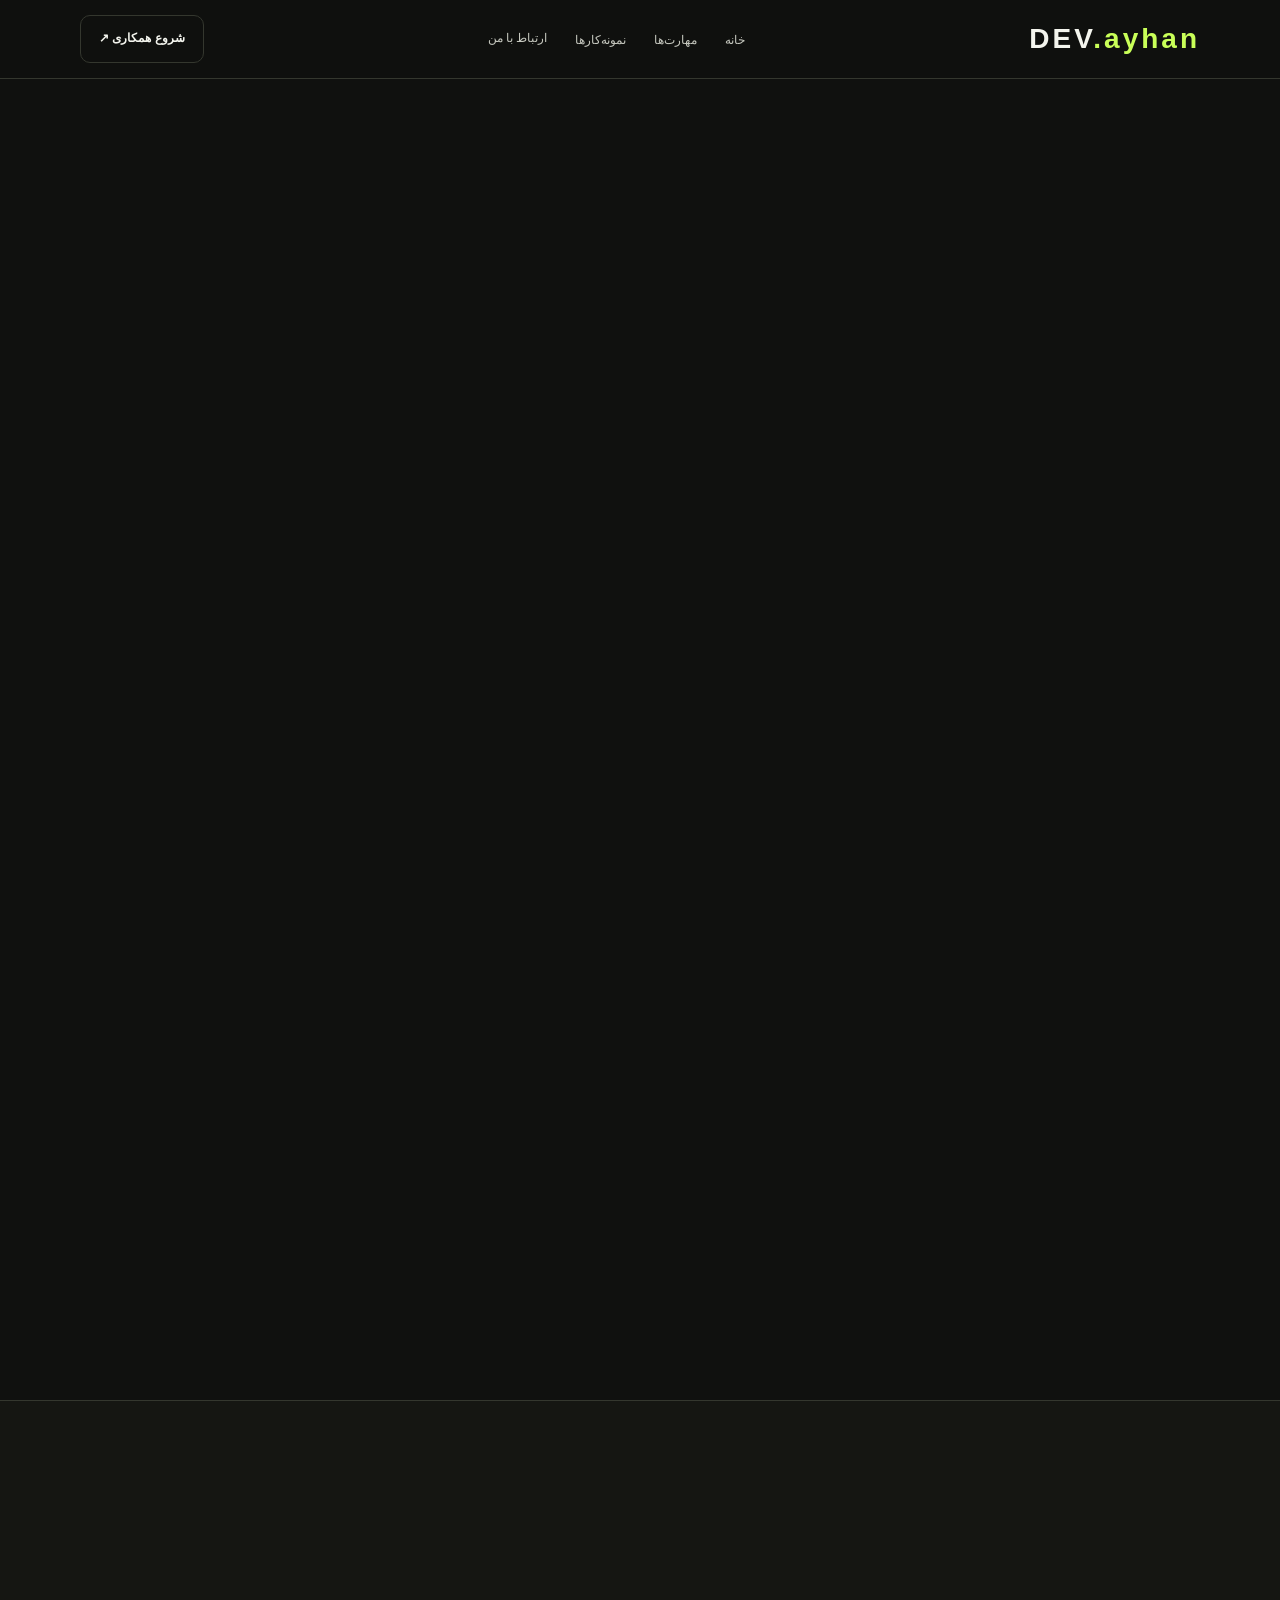
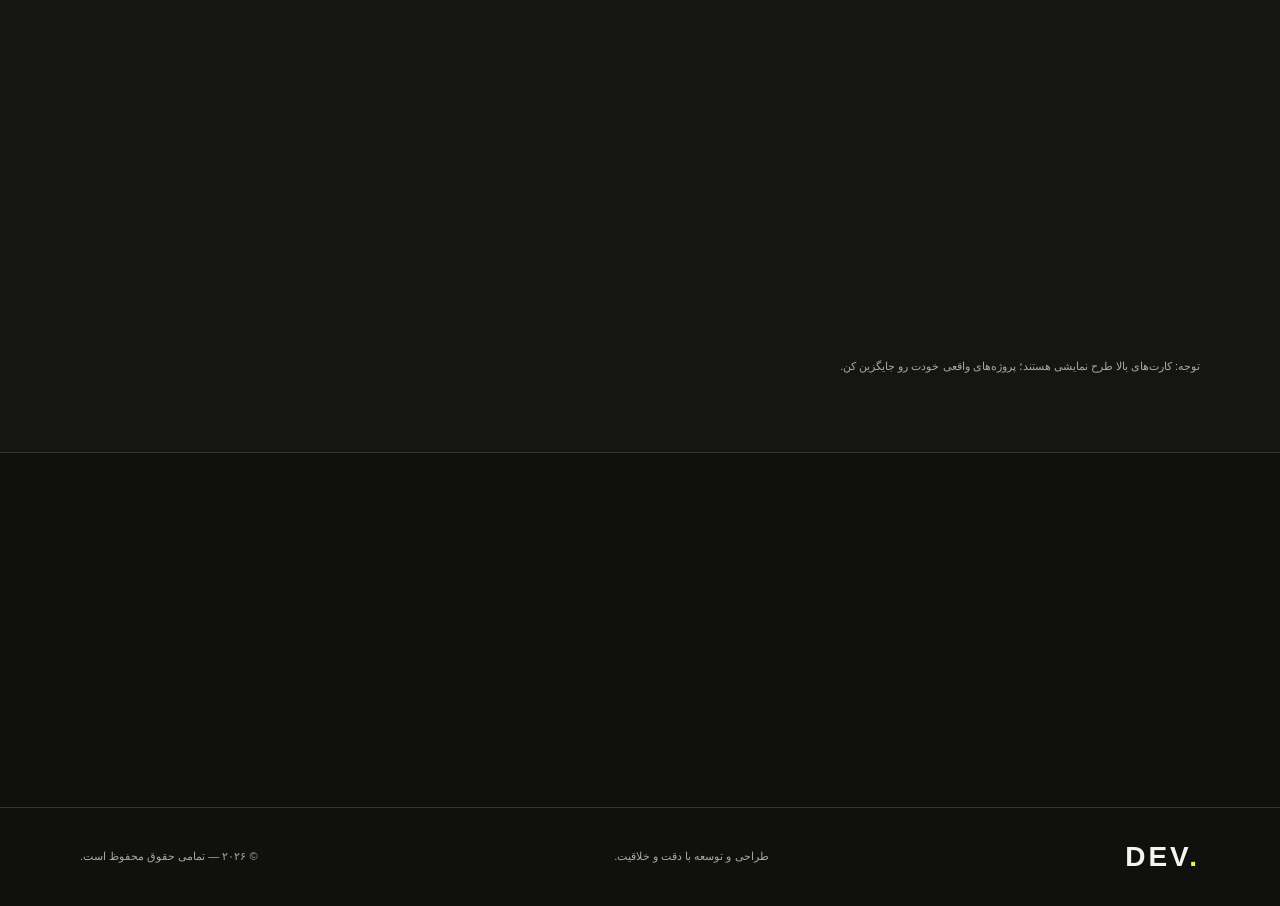
==== commit f7cb42d3: "Add files via upload" ====
--- a/index.html
+++ b/index.html
@@ -3,972 +3,887 @@
 <!DOCTYPE html>
 <html lang="fa" dir="rtl">
 <head>
-<meta charset="UTF-8">
-<meta name="viewport" content="width=device-width, initial-scale=1.0">
-<meta name="theme-color" content="#092d20">
-<title>کسرا درب مرند گستر | تولید و عرضه انواع درب</title>
-<meta name="description" content="کسرا درب مرند گستر؛ ارائه انواع درب ضدسرقت، ضدحریق و درب‌های مدرن ساختمانی.">
-<link rel="preconnect" href="https://fonts.googleapis.com">
-<link href="https://fonts.googleapis.com/css2?family=Vazirmatn:wght@300;400;500;600;700;800;900&display=swap" rel="stylesheet">
-
-<style>
+  <meta charset="UTF-8">
+  <meta name="viewport" content="width=device-width, initial-scale=1.0">
+  <meta name="description" content="پرتفولیوی توسعه‌دهنده فرانت‌اند و وردپرس">
+  <title>پرتفولیوی من | توسعه‌دهنده وب</title>
+  
+  <link rel="stylesheet" href="ar.html">
+  <script src="script.js" defer>
+    
+const menuBtn = document.getElementById("menuBtn");
+const navLinks = document.getElementById("navLinks");
+
+// باز و بسته کردن منوی موبایل
+menuBtn.addEventListener("click", () => {
+  const isOpen = navLinks.classList.toggle("open");
+
+  menuBtn.setAttribute("aria-expanded", String(isOpen));
+  menuBtn.textContent = isOpen ? "✕" : "☰";
+});
+
+// بستن منو بعد از انتخاب لینک
+navLinks.querySelectorAll("a").forEach((link) => {
+  link.addEventListener("click", () => {
+    navLinks.classList.remove("open");
+    menuBtn.setAttribute("aria-expanded", "false");
+    menuBtn.textContent = "☰";
+  });
+});
+
+// نمایش تدریجی بخش‌ها هنگام اسکرول
+const elements = document.querySelectorAll(".reveal");
+
+if ("IntersectionObserver" in window) {
+  const observer = new IntersectionObserver(
+    (entries) => {
+      entries.forEach((entry) => {
+        if (entry.isIntersecting) {
+          entry.target.classList.add("visible");
+          observer.unobserve(entry.target);
+        }
+      });
+    },
+    { threshold: 0.12 }
+  );
+
+  elements.forEach((element) => observer.observe(element));
+} else {
+  elements.forEach((element) => element.classList.add("visible"));
+}
+
+  </script>
+  <style>
 :root {
-  --green: #123e2b;
-  --green2: #23724d;
-  --lime: #c6e56c;
-  --black: #101512;
-  --white: #fff;
-  --muted: #68736b;
-  --bg: #f5f7f3;
-  --line: #e5e9e2;
-}
-
-* { box-sizing: border-box; }
-html { scroll-behavior: smooth; }
+  --bg: #10110f;
+  --surface: #191b17;
+  --surface-2: #20231c;
+  --text: #f4f5ee;
+  --muted: #a7aaa0;
+  --accent: #c9ff58;
+  --border: #34372e;
+  --radius: 18px;
+}
+
+* {
+  box-sizing: border-box;
+  margin: 0;
+  padding: 0;
+}
+
+html {
+  scroll-behavior: smooth;
+  scroll-padding-top: 90px;
+}
+
 body {
-  margin: 0;
-  font-family: 'Vazirmatn', sans-serif;
   background: var(--bg);
-  color: var(--black);
-  line-height: 1.9;
-}
-a { text-decoration: none; color: inherit; }
-button, input, textarea, select { font: inherit; }
-button, a { -webkit-tap-highlight-color: transparent; }
-.container { width: min(1160px, 92%); margin: auto; }
-
-.topbar {
-  background: var(--black);
-  color: #e9eee9;
-  padding: 8px 0;
-  font-size: 12px;
-}
-.topbar .container {
-  display: flex;
-  justify-content: space-between;
-  gap: 15px;
-  flex-wrap: wrap;
-}
-
-header {
-  background: #fff;
+  color: var(--text);
+  font-family: Tahoma, "Segoe UI", sans-serif;
+  line-height: 1.8;
+}
+
+a {
+  text-decoration: none;
+  color: inherit;
+}
+
+button {
+  font: inherit;
+}
+
+.container {
+  width: min(1120px, 90%);
+  margin-inline: auto;
+}
+
+/* Header */
+
+.header {
   position: sticky;
   top: 0;
-  z-index: 20;
-  border-bottom: 1px solid var(--line);
-}
+  z-index: 10;
+  background: #10110ff5;
+  backdrop-filter: blur(14px);
+  border-bottom: 1px solid var(--border);
+}
+
 .nav {
-  height: 86px;
-  display: flex;
-  align-items: center;
-  justify-content: space-between;
-  gap: 24px;
-}
-.brand {
-  display: flex;
-  align-items: center;
-  gap: 12px;
-  min-width: max-content;
-}
-.logo {
-  width: 56px;
-  height: 56px;
-  background: #050505;
-  border: 1px solid #b98218;
-  border-radius: 12px;
-  display: grid;
-  place-items: center;
-  overflow: hidden;
-  flex-shrink: 0;
-}
-.logo img {
-  width: 100%;
-  height: 100%;
-  object-fit: contain;
-  display: block;
-}
-.brand-name {
-  font-size: 18px;
-  font-weight: 900;
-  line-height: 1.4;
-}
-.brand-name small {
-  display: block;
-  color: var(--green2);
-  font-size: 10px;
-  font-weight: 600;
-  letter-spacing: .4px;
-}
-.navlinks {
-  display: flex;
-  gap: 26px;
-  align-items: center;
-  font-size: 13px;
-  font-weight: 600;
-}
-.navlinks a:hover { color: var(--green2); }
-
-.btn {
-  display: inline-flex;
-  align-items: center;
-  justify-content: center;
-  gap: 9px;
-  padding: 12px 20px;
-  border: 0;
-  border-radius: 9px;
-  font-weight: 700;
-  font-size: 13px;
-  cursor: pointer;
-  transition: .2s;
-}
-.btn-green { background: var(--green); color: white; }
-.btn-green:hover {
-  background: var(--green2);
-  transform: translateY(-2px);
-}
-.btn-lime { background: var(--lime); color: #17271b; }
-.btn-outline {
-  border: 1px solid #ffffff70;
-  color: white;
-  background: transparent;
-}
-.menu-toggle {
-  display: none;
-  background: none;
-  border: 0;
-  font-size: 26px;
-  cursor: pointer;
-}
-
-/* زمینه سبز چرمی زیر هدر */
-.hero {
-  background-color: #092d20;
-  background-image:
-    radial-gradient(ellipse at 18% 22%, rgba(39,91,62,.42), transparent 42%),
-    radial-gradient(ellipse at 82% 78%, rgba(3,19,13,.48), transparent 48%),
-    repeating-linear-gradient(112deg, rgba(255,255,255,.018) 0px, rgba(255,255,255,.018) 1px, transparent 1px, transparent 4px),
-    repeating-linear-gradient(7deg, rgba(0,0,0,.06) 0px, rgba(0,0,0,.06) 1px, transparent 1px, transparent 5px),
-    linear-gradient(135deg, #123e2b, #092d20 52%, #061f16);
-  color: white;
-  position: relative;
-  overflow: hidden;
-}
-.hero:before {
-  content: "";
-  position: absolute;
-  width: 560px;
-  height: 560px;
-  border: 1px solid #ffffff16;
-  border-radius: 50%;
-  left: -120px;
-  top: -220px;
-}
-.hero:after {
-  content: "";
-  position: absolute;
-  width: 390px;
-  height: 390px;
-  border: 1px solid #ffffff16;
-  border-radius: 50%;
-  left: -35px;
-  top: -135px;
-}
-.hero-grid {
-  display: grid;
-  grid-template-columns: 1.05fr .95fr;
-  gap: 55px;
-  align-items: center;
-  min-height: 570px;
-  padding: 65px 0;
-  position: relative;
-  z-index: 1;
-}
-.eyebrow {
-  display: inline-flex;
-  align-items: center;
-  gap: 9px;
-  font-size: 12px;
-  color: var(--lime);
-  font-weight: 700;
-}
-.eyebrow:before {
-  content: "";
-  width: 25px;
-  height: 2px;
-  background: var(--lime);
-}
-h1 {
-  font-size: clamp(35px, 4.2vw, 58px);
-  line-height: 1.5;
-  margin: 20px 0;
-  font-weight: 900;
-  letter-spacing: -1.5px;
-}
-h1 span { color: var(--lime); }
-.hero p {
-  color: #d4e1d8;
-  font-size: 15px;
-  max-width: 540px;
-  line-height: 2.2;
-}
-.hero-actions {
-  display: flex;
-  gap: 12px;
-  flex-wrap: wrap;
-  margin-top: 29px;
-}
-.hero-points {
-  display: flex;
-  gap: 25px;
-  flex-wrap: wrap;
-  margin-top: 38px;
-  color: #e5eee7;
-  font-size: 12px;
-}
-.hero-points span:before {
-  content: "✓";
-  color: var(--lime);
-  margin-left: 8px;
-  font-weight: 900;
-}
-
-/* جایگاه لوگوی اصلی */
-.hero-visual {
-  height: 430px;
-  position: relative;
-  display: flex;
-  align-items: center;
-  justify-content: center;
-}
-.hero-photo.logo-display {
-  position: absolute;
-  inset: 0;
-  display: flex;
-  align-items: center;
-  justify-content: center;
-  background: transparent;
-  border-radius: 0;
-  overflow: visible;
-}
-.hero-photo.logo-display img {
-  width: 100%;
-  height: 100%;
-  object-fit: contain;
-  filter: none;
-  mix-blend-mode: screen;
-}
-.hero-photo.logo-display .photo-label {
-  display: none;
-}
-
-.stats {
-  background: white;
-  border-bottom: 1px solid var(--line);
-}
-.stats-grid {
-  display: grid;
-  grid-template-columns: repeat(4, 1fr);
-  padding: 25px 0;
-}
-.stat {
-  padding: 7px 24px;
-  border-left: 1px solid var(--line);
-}
-.stat:last-child { border: 0; }
-.stat strong {
-  font-size: 22px;
-  color: var(--green);
-  display: block;
-}
-.stat span { font-size: 12px; color: var(--muted); }
-
-section { padding: 90px 0; }
-.section-head {
-  display: flex;
-  align-items: end;
-  justify-content: space-between;
-  gap: 25px;
-  margin-bottom: 35px;
-}
-.section-head h2 {
-  font-size: clamp(26px, 3vw, 37px);
-  line-height: 1.5;
-  margin: 10px 0;
-  font-weight: 900;
-}
-.section-head p {
-  color: var(--muted);
-  font-size: 13px;
-  max-width: 480px;
-  margin: 0;
-}
-.kicker {
-  font-size: 12px;
-  color: var(--green2);
-  font-weight: 800;
-}
-
-.products {
-  display: grid;
-  grid-template-columns: repeat(3, 1fr);
-  gap: 22px;
-}
-.product {
-  background: white;
-  border: 1px solid var(--line);
-  border-radius: 15px;
-  overflow: hidden;
-  transition: .25s;
-}
-.product:hover {
-  transform: translateY(-5px);
-  box-shadow: 0 18px 35px #153c2510;
-}
-.product-img {
-  height: 255px;
-  position: relative;
-  overflow: hidden;
-  background: #e4e8df;
-}
-.product-img img {
-  width: 100%;
-  height: 100%;
-  object-fit: cover;
-  transition: .4s;
-}
-.product:hover .product-img img { transform: scale(1.04); }
-.product-tag {
-  position: absolute;
-  top: 15px;
-  right: 15px;
-  background: #fff;
-  padding: 5px 11px;
-  border-radius: 6px;
-  font-size: 11px;
-  font-weight: 800;
-}
-.product-body { padding: 22px; }
-.product-body h3 { font-size: 19px; margin: 0 0 8px; }
-.product-body p {
-  font-size: 12px;
-  color: var(--muted);
-  margin: 0 0 17px;
-  min-height: 48px;
-}
-.product-foot {
-  border-top: 1px solid var(--line);
-  padding-top: 15px;
-  display: flex;
-  justify-content: space-between;
-  align-items: center;
-  font-size: 12px;
-  font-weight: 700;
-}
-.arrow {
-  width: 34px;
-  height: 34px;
-  border-radius: 9px;
-  background: #edf4eb;
-  color: var(--green);
-  display: grid;
-  place-items: center;
-  font-size: 18px;
-}
-
-.about { background: #edf2eb; }
-.about-grid {
-  display: grid;
-  grid-template-columns: 1fr 1fr;
-  gap: 70px;
-  align-items: center;
-}
-.about-visual { height: 440px; position: relative; }
-.about-visual img {
-  width: 85%;
-  height: 100%;
-  object-fit: cover;
-  border-radius: 15px;
-}
-.about-stamp {
-  position: absolute;
-  bottom: 25px;
-  left: 0;
-  background: var(--green);
-  color: white;
-  padding: 22px;
-  border-radius: 12px;
-  width: 190px;
-}
-.about-stamp b {
-  display: block;
-  font-size: 22px;
-  color: var(--lime);
-}
-.about-copy h2 {
-  font-size: 35px;
-  line-height: 1.6;
-  margin: 12px 0;
-}
-.about-copy > p { color: var(--muted); font-size: 14px; }
-
-.features {
-  display: grid;
-  grid-template-columns: 1fr 1fr;
-  gap: 18px;
-  margin-top: 28px;
-}
-.feature { display: flex; gap: 12px; align-items: start; }
-.feature-icon {
-  flex-shrink: 0;
-  width: 39px;
-  height: 39px;
-  border-radius: 10px;
-  background: white;
-  color: var(--green);
-  display: grid;
-  place-items: center;
-  font-size: 19px;
-}
-.feature b { font-size: 13px; display: block; }
-.feature small { font-size: 11px; color: var(--muted); }
-
-.process-grid {
-  display: grid;
-  grid-template-columns: repeat(3, 1fr);
-  gap: 20px;
-}
-.process {
-  border: 1px solid var(--line);
-  padding: 27px;
-  border-radius: 13px;
-  background: white;
-}
-.process-num {
-  font-size: 32px;
-  color: var(--green2);
-  font-weight: 900;
-  opacity: .7;
-}
-.process h3 { font-size: 17px; margin: 8px 0; }
-.process p { font-size: 12px; color: var(--muted); margin: 0; }
-
-.cta {
-  background: var(--black);
-  color: white;
-  padding: 55px 0;
-}
-.cta-inner {
+  min-height: 78px;
   display: flex;
   align-items: center;
   justify-content: space-between;
   gap: 25px;
 }
-.cta h2 { font-size: clamp(23px, 3vw, 34px); margin: 0; }
-.cta p { color: #bfc9c1; font-size: 13px; margin: 8px 0 0; }
-
-.contact-grid {
+
+.logo {
+  direction: ltr;
+  font-size: 28px;
+  font-weight: 900;
+  letter-spacing: 3px;
+}
+
+.logo span {
+  color: var(--accent);
+}
+
+.nav-links {
+  list-style: none;
+  display: flex;
+  align-items: center;
+  gap: 28px;
+}
+
+.nav-links a {
+  font-size: 12px;
+  color: #c6c8bf;
+  transition: color .2s;
+}
+
+.nav-links a:hover {
+  color: var(--accent);
+}
+
+.nav-cta,
+.btn {
+  display: inline-flex;
+  justify-content: center;
+  align-items: center;
+  gap: 10px;
+  padding: 12px 18px;
+  border-radius: 10px;
+  font-size: 12px;
+  font-weight: 700;
+  transition: .25s;
+}
+
+.nav-cta {
+  border: 1px solid var(--border);
+}
+
+.nav-cta:hover,
+.btn-outline:hover {
+  border-color: var(--accent);
+  color: var(--accent);
+}
+
+.menu-btn {
+  display: none;
+  color: var(--text);
+  background: transparent;
+  border: 1px solid var(--border);
+  border-radius: 9px;
+  padding: 5px 11px;
+  cursor: pointer;
+}
+
+/* Hero */
+
+.hero {
+  min-height: 610px;
+  padding-block: 90px;
   display: grid;
-  grid-template-columns: .85fr 1.15fr;
-  gap: 50px;
-}
-.contact-copy h2 {
-  font-size: 34px;
-  line-height: 1.5;
-  margin: 12px 0;
-}
-.contact-copy p { font-size: 13px; color: var(--muted); }
-.contact-item {
-  display: flex;
-  gap: 14px;
-  margin-top: 25px;
+  grid-template-columns: 1.1fr .9fr;
   align-items: center;
-}
-.contact-icon {
-  width: 43px;
-  height: 43px;
-  border-radius: 11px;
-  background: #e8f0e5;
-  color: var(--green);
+  gap: 65px;
+}
+
+.eyebrow,
+.section-label {
+  color: var(--accent);
+  font-size: 12px;
+}
+
+.eyebrow {
+  display: inline-block;
+  margin-bottom: 20px;
+}
+
+.hero h1 {
+  font-size: clamp(38px, 5vw, 65px);
+  line-height: 1.45;
+  letter-spacing: -2px;
+  margin-bottom: 20px;
+}
+
+.hero h1 span {
+  color: var(--accent);
+}
+
+.hero-content > p,
+.section-heading > p,
+.contact-section p {
+  color: var(--muted);
+  font-size: 13px;
+  line-height: 2.2;
+}
+
+.hero-content > p {
+  max-width: 540px;
+}
+
+.hero-actions {
+  display: flex;
+  flex-wrap: wrap;
+  gap: 12px;
+  margin-top: 28px;
+}
+
+.btn-primary {
+  color: #11130b;
+  background: var(--accent);
+}
+
+.btn-primary:hover {
+  transform: translateY(-3px);
+  box-shadow: 0 10px 30px #c9ff5825;
+}
+
+.btn-outline {
+  border: 1px solid var(--border);
+}
+
+.stats {
+  display: flex;
+  flex-wrap: wrap;
+  gap: 28px;
+  margin-top: 42px;
+  padding-top: 22px;
+  border-top: 1px solid var(--border);
+}
+
+.stats div {
+  display: flex;
+  flex-direction: column;
+}
+
+.stats strong {
+  font-size: 13px;
+}
+
+.stats span {
+  color: var(--muted);
+  font-size: 10px;
+}
+
+/* Code card */
+
+.code-card {
+  min-width: 0;
+  background: linear-gradient(145deg, #25291f, #151713);
+  border: 1px solid #393d30;
+  border-radius: 20px;
+  overflow: hidden;
+  box-shadow: 0 25px 70px #0004;
+}
+
+.window-bar,
+.code-footer {
+  padding: 14px 18px;
+  display: flex;
+  align-items: center;
+  justify-content: space-between;
+  gap: 12px;
+  color: var(--muted);
+  font-size: 10px;
+}
+
+.window-bar {
+  border-bottom: 1px solid var(--border);
+}
+
+.window-dots {
+  display: flex;
+  gap: 5px;
+}
+
+.window-dots i {
+  width: 8px;
+  height: 8px;
+  border-radius: 50%;
+  background: #777;
+}
+
+.window-dots i:first-child {
+  background: #f17c72;
+}
+
+.window-dots i:nth-child(2) {
+  background: #e6c65b;
+}
+
+.window-dots i:last-child {
+  background: #9bd66c;
+}
+
+.code-card pre {
+  padding: 25px 18px;
+  overflow-x: auto;
+  font: 11px/2.3 Consolas, monospace;
+  color: #d5d8cc;
+}
+
+.purple {
+  color: #c9a7ff;
+}
+
+.green {
+  color: var(--accent);
+}
+
+.orange {
+  color: #ffb875;
+}
+
+.code-footer {
+  border-top: 1px solid var(--border);
+}
+
+/* General sections */
+
+.section {
+  padding-block: 75px;
+}
+
+.section-heading {
+  margin-bottom: 30px;
+}
+
+.section-heading h2,
+.contact-section h2 {
+  font-size: clamp(25px, 3.5vw, 38px);
+  line-height: 1.6;
+  margin-block: 8px;
+}
+
+.section-heading > p {
+  max-width: 560px;
+}
+
+/* Skills */
+
+.skills-grid {
+  display: grid;
+  grid-template-columns: repeat(3, 1fr);
+  gap: 15px;
+}
+
+.skill-card {
+  padding: 23px;
+  background: var(--surface);
+  border: 1px solid var(--border);
+  border-radius: var(--radius);
+  transition: transform .25s, border-color .25s;
+}
+
+.skill-card:hover {
+  transform: translateY(-5px);
+  border-color: #7d9744;
+}
+
+.skill-icon {
+  width: 42px;
+  height: 42px;
   display: grid;
   place-items: center;
-  font-size: 19px;
-}
-.contact-item small { display: block; color: var(--muted); font-size: 11px; }
-.contact-item b { font-size: 14px; }
-
-.contact-form {
-  background: white;
-  border: 1px solid var(--line);
-  border-radius: 15px;
-  padding: 30px;
-}
-.form-grid {
+  background: #c9ff5817;
+  color: var(--accent);
+  border-radius: 12px;
+  margin-bottom: 15px;
+  direction: ltr;
+  font-weight: 700;
+}
+
+.skill-card h3 {
+  font-size: 15px;
+  margin-bottom: 6px;
+}
+
+.skill-card p {
+  color: var(--muted);
+  font-size: 11px;
+  line-height: 2;
+}
+
+/* Projects */
+
+.projects-section {
+  background: #151612;
+  border-block: 1px solid var(--border);
+}
+
+.projects-grid {
   display: grid;
-  grid-template-columns: 1fr 1fr;
+  grid-template-columns: repeat(3, 1fr);
   gap: 16px;
 }
-.field { display: flex; flex-direction: column; gap: 7px; }
-.field.full { grid-column: 1 / -1; }
-.field label { font-size: 12px; font-weight: 700; }
-.field input, .field select, .field textarea {
-  width: 100%;
-  border: 1px solid #dfe5dc;
-  border-radius: 8px;
-  background: #fafbf9;
-  padding: 12px;
-  outline: none;
-  font-size: 13px;
-}
-.field input:focus, .field select:focus, .field textarea:focus {
-  border-color: var(--green2);
-}
-.field textarea { resize: vertical; min-height: 100px; }
-.form-note { font-size: 11px; color: var(--muted); margin-top: 12px; }
-
-footer {
-  background: #0c110e;
-  color: white;
-  padding: 45px 0 20px;
-}
-.footer-top {
-  display: flex;
+
+.project-card {
+  min-width: 0;
+  background: var(--surface);
+  border: 1px solid var(--border);
+  border-radius: var(--radius);
+  overflow: hidden;
+  transition: transform .25s, border-color .25s;
+}
+
+.project-card:hover {
+  transform: translateY(-5px);
+  border-color: #7d9744;
+}
+
+.project-preview {
+  min-height: 210px;
+  padding: 23px;
+  display: flex;
+  flex-direction: column;
   justify-content: space-between;
-  gap: 35px;
+  overflow: hidden;
+  position: relative;
+  background: radial-gradient(circle at 80% 20%, #53672d, #24291e 65%);
+}
+
+.preview-two {
+  background: radial-gradient(circle at 80% 20%, #45415d, #23212d 65%);
+}
+
+.preview-three {
+  background: radial-gradient(circle at 80% 20%, #754b32, #30231b 65%);
+}
+
+.project-preview > span {
+  direction: ltr;
+  text-align: left;
+  font-size: 10px;
+  letter-spacing: 2px;
+}
+
+.preview-star {
+  color: var(--accent);
+  margin-left: 10px;
+}
+
+.project-preview strong {
+  font-size: 24px;
+  line-height: 1.7;
+  position: relative;
+  z-index: 1;
+}
+
+.preview-line {
+  width: 65px;
+  height: 3px;
+  background: var(--accent);
+  border-radius: 10px;
+}
+
+.project-info {
+  display: flex;
+  justify-content: space-between;
+  align-items: center;
+  padding: 18px;
+  gap: 10px;
+}
+
+.project-info h3 {
+  font-size: 14px;
+}
+
+.project-info p {
+  color: var(--muted);
+  font-size: 10px;
+  direction: ltr;
+  text-align: right;
+  margin-top: 4px;
+}
+
+.project-arrow {
+  color: var(--accent);
+  font-size: 22px;
+}
+
+.demo-note {
+  color: var(--muted);
+  font-size: 11px;
+  margin-top: 20px;
+}
+
+/* Contact and footer */
+
+.contact-section {
+  margin-block: 75px;
+  padding: 35px;
+  display: flex;
+  align-items: center;
+  justify-content: space-between;
+  gap: 25px;
+  background: var(--surface);
+  border: 1px solid var(--border);
+  border-radius: 22px;
+}
+
+.contact-section h2 {
+  margin-block: 7px;
+}
+
+.footer {
+  border-top: 1px solid var(--border);
+  padding-block: 24px;
+}
+
+.footer .container {
+  display: flex;
+  align-items: center;
+  justify-content: space-between;
   flex-wrap: wrap;
-  padding-bottom: 35px;
-  border-bottom: 1px solid #ffffff20;
-}
-.footer-desc { font-size: 12px; color: #b7c1ba; max-width: 330px; }
-.footer-links {
-  display: flex;
-  gap: 22px;
-  flex-wrap: wrap;
-  font-size: 12px;
-  color: #d4ddd6;
-}
-.footer-bottom {
-  display: flex;
-  justify-content: space-between;
   gap: 15px;
-  flex-wrap: wrap;
-  padding-top: 18px;
+}
+
+.footer p,
+.footer .container > span {
+  color: var(--muted);
   font-size: 11px;
-  color: #9ba79e;
-}
-.toast {
-  position: fixed;
-  bottom: 22px;
-  right: 22px;
-  z-index: 50;
-  background: var(--green);
-  color: white;
-  padding: 15px 20px;
-  border-radius: 10px;
-  box-shadow: 0 10px 35px #0002;
-  display: none;
-  font-size: 13px;
-  max-width: 90%;
-}
-
-@media(max-width:850px) {
-  .navlinks {
+}
+
+/* Reveal animation */
+
+.reveal {
+  opacity: 0;
+  transform: translateY(18px);
+  transition: opacity .6s, transform .6s;
+}
+
+.reveal.visible {
+  opacity: 1;
+  transform: translateY(0);
+}
+
+/* Responsive */
+
+@media (max-width: 850px) {
+  .nav {
+    min-height: 72px;
+  }
+
+  .nav-links {
+    gap: 14px;
+  }
+
+  .nav-cta {
+    display: none;
+  }
+
+  .hero {
+    grid-template-columns: 1fr;
+    gap: 40px;
+    padding-block: 65px;
+  }
+
+  .skills-grid {
+    grid-template-columns: repeat(2, 1fr);
+  }
+
+  .projects-grid {
+    grid-template-columns: repeat(2, 1fr);
+  }
+
+  .project-card:last-child {
+    grid-column: 1 / -1;
+  }
+}
+
+@media (max-width: 620px) {
+  .menu-btn {
+    display: block;
+  }
+
+  .nav {
+    position: relative;
+    flex-wrap: wrap;
+  }
+
+  .nav-links {
     display: none;
     position: absolute;
-    top: 85px;
-    right: 0;
-    left: 0;
-    background: white;
-    padding: 20px 5%;
-    border-bottom: 1px solid var(--line);
+    top: 100%;
+    right: -5.55%;
+    width: 111.1%;
+    padding: 12px 5%;
     flex-direction: column;
     align-items: stretch;
-    gap: 12px;
-  }
-  .navlinks.open { display: flex; }
-  .menu-toggle { display: block; }
-  .nav > .btn { display: none; }
-  .hero-grid {
+    gap: 0;
+    background: #151612;
+    border-bottom: 1px solid var(--border);
+  }
+
+  .nav-links.open {
+    display: flex;
+  }
+
+  .nav-links a {
+    display: block;
+    padding: 12px 0;
+  }
+
+  .hero {
+    padding-block: 50px;
+  }
+
+  .hero h1 {
+    font-size: clamp(35px, 9vw, 48px);
+    letter-spacing: -1px;
+  }
+
+  .stats {
+    gap: 18px;
+  }
+
+  .section {
+    padding-block: 50px;
+  }
+
+  .skills-grid,
+  .projects-grid {
     grid-template-columns: 1fr;
-    gap: 35px;
-    padding: 55px 0;
-  }
-  .hero-visual { height: 340px; }
-  .stats-grid { grid-template-columns: 1fr 1fr; row-gap: 20px; }
-  .stat:nth-child(2) { border-left: 0; }
-  .products { grid-template-columns: 1fr 1fr; }
-  .about-grid { grid-template-columns: 1fr; gap: 40px; }
-  .about-visual { height: 370px; }
-  .contact-grid { grid-template-columns: 1fr; gap: 30px; }
-}
-
-@media(max-width:560px) {
-  .topbar .container { justify-content: center; text-align: center; }
-  .topbar .container span:last-child { display: none; }
-  .brand-name { font-size: 15px; }
-  .logo { width: 48px; height: 48px; }
-  .hero-grid { min-height: unset; }
-  .hero-visual { height: 290px; }
-  h1 { font-size: 34px; }
-  .hero p { font-size: 13px; }
-  .hero-points { gap: 12px; }
-  .stats-grid { padding: 20px 0; }
-  .stat { padding: 5px 12px; }
-  section { padding: 62px 0; }
-  .section-head { align-items: start; flex-direction: column; gap: 12px; }
-  .products { grid-template-columns: 1fr; }
-  .product-img { height: 270px; }
-  .about-visual { height: 300px; }
-  .about-stamp { width: 150px; padding: 14px; }
-  .features { grid-template-columns: 1fr; }
-  .process-grid { grid-template-columns: 1fr; }
-  .cta-inner { align-items: start; flex-direction: column; }
-  .contact-form { padding: 20px; }
-  .form-grid { grid-template-columns: 1fr; }
-  .field.full { grid-column: auto; }
-  .footer-top { flex-direction: column; }
-}
-</style>
+  }
+
+  .project-card:last-child {
+    grid-column: auto;
+  }
+
+  .project-preview {
+    min-height: 190px;
+  }
+
+  .contact-section {
+    margin-block: 45px;
+    padding: 24px;
+    align-items: flex-start;
+    flex-direction: column;
+  }
+
+  .footer .container {
+    align-items: flex-start;
+    flex-direction: column;
+  }
+}
+
+@media (prefers-reduced-motion: reduce) {
+  html {
+    scroll-behavior: auto;
+  }
+
+  *,
+  *::before,
+  *::after {
+    animation: none !important;
+    transition: none !important;
+  }
+
+  .reveal {
+    opacity: 1;
+    transform: none;
+  }
+}
+
+
+
+
+
+
+
+  </style>
 </head>
-
 <body>
 
-<div class="topbar">
-  <div class="container">
-    <span>کسرا درب مرند گستر | کیفیت، امنیت و طراحی</span>
-    <span>مشاوره تخصصی برای انتخاب درب مناسب ساختمان</span>
-  </div>
-</div>
-
-<header>
-  <div class="container nav">
-    <a class="brand" href="#home" aria-label="صفحه اصلی کسرا درب">
-      <span class="logo">
-        <img src="4c679686-5ce0-44b0-924e-6ea59caa1d07.png" alt="لوگوی کسرا درب">
-      </span>
-      <span class="brand-name">کسرا درب<small>مرند گستر</small></span>
-    </a>
-
-    <nav class="navlinks" id="navlinks">
-      <a href="#home">صفحه اصلی</a>
-      <a href="#products">محصولات</a>
-      <a href="#about">درباره ما</a>
-      <a href="#process">خدمات ما</a>
-      <a href="#contact">تماس با ما</a>
+  <header class="header">
+    <nav class="nav container">
+      <a href="#home" class="logo">DEV<span>.ayhan</span></a>
+
+      <button class="menu-btn" id="menuBtn"
+        aria-label="باز کردن منو" aria-expanded="false">☰</button>
+
+      <ul class="nav-links" id="navLinks">
+        <li><a href="#home">خانه</a></li>
+        <li><a href="#skills">مهارت‌ها</a></li>
+        <li><a href="#projects">نمونه‌کارها</a></li>
+        <a href="ar.html">ارتباط با من</a>
+      </ul>
+
+      <a href="#contact" class="nav-cta">شروع همکاری ↗</a>
     </nav>
-
-    <a class="btn btn-green" href="#contact">استعلام قیمت ↗</a>
-    <button class="menu-toggle" id="menuToggle"
-      aria-label="باز کردن منو" aria-expanded="false">☰</button>
-  </div>
-</header>
-
-<main>
-
-<section class="hero" id="home">
-  <div class="container hero-grid">
-    <div>
-      <div class="eyebrow">امنیت، با طراحی ماندگار</div>
-      <h1>اولین انتخاب برای<br><span>درب‌های مطمئن</span> و مدرن</h1>
-      <p>در کسرا درب مرند گستر، امنیت و زیبایی در کنار هم قرار می‌گیرند. برای انتخاب درب متناسب با پروژه ساختمانی خود، از مشاوره تخصصی ما استفاده کنید.</p>
-
-      <div class="hero-actions">
-        <a class="btn btn-lime" href="#products">مشاهده محصولات <span>←</span></a>
-        <a class="btn btn-outline" href="#contact">درخواست مشاوره</a>
-      </div>
-
-      <div class="hero-points">
-        <span>طراحی به‌روز</span>
-        <span>انتخاب متنوع</span>
-        <span>مشاوره تخصصی</span>
-      </div>
-    </div>
-
-    <div class="hero-visual">
-      <div class="hero-photo logo-display">
-        <img src="4c679686-5ce0-44b0-924e-6ea59caa1d07.png"
-          alt="لوگوی طلایی کسرا درب مرند گستر"
-          fetchpriority="high">
-      </div>
-    </div>
-  </div>
-</section>
-
-<div class="stats">
-  <div class="container stats-grid">
-    <div class="stat"><strong>امنیت</strong><span>اولویت در انتخاب محصول</span></div>
-    <div class="stat"><strong>تنوع</strong><span>مدل‌های متناسب با نیاز</span></div>
-    <div class="stat"><strong>مشاوره</strong><span>راهنمایی پیش از خرید</span></div>
-    <div class="stat"><strong>کیفیت</strong><span>توجه به جزئیات ساخت</span></div>
-  </div>
-</div>
-
-<section id="products">
-  <div class="container">
-    <div class="section-head">
-      <div>
-        <div class="kicker">محصولات ما</div>
-        <h2>درب مناسب پروژه شما</h2>
-      </div>
-      <p>از درب ورودی ساختمان تا راهکارهای تخصصی؛ محصول مناسب را با توجه به نوع کاربری، طراحی و نیاز پروژه انتخاب کنید.</p>
-    </div>
-
-    <div class="products">
-      <article class="product">
-        <div class="product-img">
-          <img src="photo_2026-10-22_00-24-54.jpg" alt="درب ورودی با طراحی مدرن" loading="lazy">
-          <span class="product-tag">پرفروش</span>
+  </header>
+
+  <main>
+    <section class="hero container" id="home">
+      <div class="hero-content reveal">
+        <span class="eyebrow">● آماده همکاری در پروژه‌های جدید</span>
+        <h1>توسعه‌دهنده<br> <span>فرانت‌اند</span> و وردپرس</h1>
+        <p>
+          وب‌سایت‌هایی مدرن، سریع و ریسپانسیو می‌سازم.
+          از طراحی رابط کاربری تا پیاده‌سازی با کد و وردپرس،
+          تمرکزم روی کیفیت و تجربه کاربریه.
+        </p>
+        <div class="hero-actions">
+          <a class="btn btn-primary" href="#projects">دیدن نمونه‌کارها ↙</a>
+          <a class="btn btn-outline" href="#contact">ارتباط با من</a>
         </div>
-        <div class="product-body">
-          <h3>درب ضدسرقت</h3>
-          <p>انتخابی برای ورودی واحدهای مسکونی با تمرکز بر امنیت، دوام و ظاهر هماهنگ با دکوراسیون.</p>
-          <div class="product-foot">
-            <span>دریافت مشخصات محصول</span>
-            <a class="arrow" href="#contact" aria-label="استعلام درب ضدسرقت">←</a>
-          </div>
-        </div>
-      </article>
-
-      <article class="product">
-        <div class="product-img">
-          <img src="photo_2026-10-22_00-32-48.jpg" alt="طراحی داخلی مدرن و درب" loading="lazy">
-          <span class="product-tag">ساختمانی</span>
-        </div>
-        <div class="product-body">
-          <h3>درب ضدحریق</h3>
-          <p>برای پروژه‌هایی که به درب متناسب با الزامات ایمنی و مشخصات فنی تأییدشده نیاز دارند.</p>
-          <div class="product-foot">
-            <span>دریافت مشخصات محصول</span>
-            <a class="arrow" href="#contact" aria-label="استعلام درب ضدحریق">←</a>
-          </div>
-        </div>
-      </article>
-
-      <article class="product">
-        <div class="product-img">
-          <img src="images.jpg" alt="ورودی خانه با طراحی مینیمال" loading="lazy">
-          <span class="product-tag">طراحی مدرن</span>
-        </div>
-        <div class="product-body">
-          <h3>درب سفارشی و مدرن</h3>
-          <p>انتخاب مدل و ظاهر متناسب با سبک معماری، ابعاد ورودی و نیازهای پروژه ساختمانی.</p>
-          <div class="product-foot">
-            <span>ثبت درخواست سفارشی</span>
-            <a class="arrow" href="#contact" aria-label="استعلام درب سفارشی">←</a>
-          </div>
-        </div>
-      </article>
-    </div>
-  </div>
-</section>
-
-<section class="about" id="about">
-  <div class="container about-grid">
-    <div class="about-visual">
-      <img src="https://images.unsplash.com/photo-1600607687644-c7171b42498f?auto=format&fit=crop&w=1000&q=85" alt="معماری معاصر با متریال باکیفیت" loading="lazy">
-      <div class="about-stamp">
-        <b>کسرا درب</b>
-        <span>مرند گستر</span>
-        <div style="font-size:11px;color:#d7e5d9;margin-top:8px">انتخابی متناسب با معماری امروز</div>
-      </div>
-    </div>
-
-    <div class="about-copy">
-      <div class="kicker">درباره کسرا درب</div>
-      <h2>امنیت یک انتخاب است؛<br>کیفیت یک تعهد</h2>
-      <p>ما در کسرا درب مرند گستر تلاش می‌کنیم مسیر انتخاب درب مناسب را روشن‌تر کنیم؛ از شناخت نیاز پروژه و بررسی مشخصات محصول تا راهنمایی برای انتخابی هماهنگ با معماری ساختمان.</p>
-
-      <div class="features">
-        <div class="feature"><div class="feature-icon">⌂</div><div><b>طراحی هماهنگ</b><small>متناسب با فضای معماری</small></div></div>
-        <div class="feature"><div class="feature-icon">◇</div><div><b>انتخاب آگاهانه</b><small>بر پایه مشخصات فنی</small></div></div>
-        <div class="feature"><div class="feature-icon">✓</div><div><b>پاسخ‌گویی</b><small>راهنمایی در مسیر خرید</small></div></div>
-        <div class="feature"><div class="feature-icon">▤</div><div><b>تنوع محصول</b><small>برای نیازهای متفاوت</small></div></div>
-      </div>
-    </div>
-  </div>
-</section>
-
-<section id="process">
-  <div class="container">
-    <div class="section-head">
-      <div>
-        <div class="kicker">مسیر همکاری</div>
-        <h2>از نیاز شما تا انتخاب نهایی</h2>
-      </div>
-      <p>فرایندی روشن برای بررسی نیاز، دریافت اطلاعات و انتخاب محصول متناسب با پروژه.</p>
-    </div>
-
-    <div class="process-grid">
-      <article class="process">
-        <div class="process-num">۰۱</div>
-        <h3>ثبت درخواست</h3>
-        <p>نوع درب، کاربری و اطلاعات اولیه پروژه را برای ما ارسال کنید.</p>
-      </article>
-      <article class="process">
-        <div class="process-num">۰۲</div>
-        <h3>بررسی و مشاوره</h3>
-        <p>مشخصات و گزینه‌های مناسب برای نیاز پروژه شما بررسی می‌شوند.</p>
-      </article>
-      <article class="process">
-        <div class="process-num">۰۳</div>
-        <h3>استعلام و هماهنگی</h3>
-        <p>برای دریافت قیمت و هماهنگی مراحل بعدی با شما تماس گرفته می‌شود.</p>
-      </article>
-    </div>
-  </div>
-</section>
-
-<div class="cta">
-  <div class="container cta-inner">
-    <div>
-      <h2>برای پروژه بعدی‌تان آماده‌اید؟</h2>
-      <p>نیاز خود را با ما مطرح کنید تا برای انتخاب درب مناسب راهنمایی شوید.</p>
-    </div>
-    <a href="#contact" class="btn btn-lime">درخواست استعلام قیمت ←</a>
-  </div>
-</div>
-
-<section id="contact">
-  <div class="container contact-grid">
-    <div class="contact-copy">
-      <div class="kicker">تماس با ما</div>
-      <h2>بیایید درباره پروژه شما صحبت کنیم</h2>
-      <p>فرم را تکمیل کنید تا اطلاعات درخواست شما برای پیگیری آماده شود. راه‌های ارتباطی رسمی شرکت را پیش از انتشار در این قسمت وارد کنید.</p>
-
-      <div class="contact-item">
-        <div class="contact-icon">☎</div>
-        <div><small>شماره تماس شرکت</small><b>شماره رسمی را وارد کنید</b></div>
-      </div>
-      <div class="contact-item">
-        <div class="contact-icon">⌖</div>
-        <div><small>نشانی شرکت</small><b>آدرس رسمی را وارد کنید</b></div>
-      </div>
-      <div class="contact-item">
-        <div class="contact-icon">◷</div>
-        <div><small>ساعات پاسخ‌گویی</small><b>با هماهنگی قبلی</b></div>
-      </div>
-    </div>
-
-    <form class="contact-form" id="contactForm">
-      <div class="form-grid">
-        <div class="field">
-          <label for="name">نام و نام خانوادگی *</label>
-          <input id="name" name="name" placeholder="نام شما" required>
-        </div>
-        <div class="field">
-          <label for="phone">شماره تماس *</label>
-          <input id="phone" name="phone" type="tel" inputmode="tel" placeholder="09xxxxxxxxx" required>
-        </div>
-        <div class="field">
-          <label for="type">نوع محصول</label>
-          <select id="type" name="type">
-            <option>درب ضدسرقت</option>
-            <option>درب ضدحریق</option>
-            <option>درب سفارشی</option>
-            <option>سایر محصولات</option>
-          </select>
-        </div>
-        <div class="field">
-          <label for="project">نوع پروژه</label>
-          <select id="project" name="project">
-            <option>ساختمان مسکونی</option>
-            <option>پروژه تجاری</option>
-            <option>پروژه اداری</option>
-            <option>خرید شخصی</option>
-            <option>سایر</option>
-          </select>
-        </div>
-        <div class="field full">
-          <label for="message">توضیحات درخواست</label>
-          <textarea id="message" name="message" placeholder="تعداد، ابعاد تقریبی یا توضیحات پروژه..."></textarea>
-        </div>
-        <div class="field full">
-          <button type="submit" class="btn btn-green" style="width:100%">ثبت درخواست مشاوره ←</button>
+        <div class="stats">
+          <div><strong>HTML / CSS</strong><span>ساختار و استایل</span></div>
+          <div><strong>JavaScript</strong><span>تعامل و پویایی</span></div>
+          <div><strong>WordPress</strong><span>طراحی سایت</span></div>
         </div>
       </div>
-      <p class="form-note">توجه: در نسخه نمایشی، اطلاعات فرم به سرور ارسال نمی‌شود. برای دریافت واقعی سفارش‌ها باید فرم به سامانه یا ایمیل شرکت متصل شود.</p>
-    </form>
-  </div>
-</section>
-
-</main>
-
-<footer>
-  <div class="container">
-    <div class="footer-top">
+
+      <div class="code-card reveal" dir="ltr">
+        <div class="window-bar">
+          <div class="window-dots"><i></i><i></i><i></i></div>
+          <span>developer.js</span>
+        </div>
+        <pre><code><span class="purple">const</span> developer = {
+  skills: [
+    <span class="green">"HTML5"</span>,
+    <span class="green">"CSS3"</span>,
+    <span class="green">"JavaScript"</span>,
+    <span class="green">"Responsive Design"</span>,
+    <span class="green">"WordPress"</span>
+  ],
+  passion: <span class="orange">"Web Development"</span>,
+  status: <span class="green">"Ready to create"</span>
+};
+
+<span class="purple">export default</span> developer;</code></pre>
+        <div class="code-footer">
+          <span>✦ کدنویسی با دقت</span>
+          <span>UTF-8</span>
+        </div>
+      </div>
+    </section>
+
+    <section class="section container" id="skills">
+      <div class="section-heading reveal">
+        <span class="section-label">مهارت‌های من / ۰۱</span>
+        <h2>ابزارهایی که باهاشون می‌سازم</h2>
+        <p>ترکیبی از مهارت‌های فنی برای ساخت تجربه‌های وب حرفه‌ای.</p>
+      </div>
+
+      <div class="skills-grid">
+        <article class="skill-card reveal">
+          <span class="skill-icon">&lt;/&gt;</span>
+          <h3>HTML5</h3>
+          <p>ساختار استاندارد و معنایی صفحات وب.</p>
+        </article>
+        <article class="skill-card reveal">
+          <span class="skill-icon">#</span>
+          <h3>CSS3</h3>
+          <p>طراحی مدرن، انیمیشن و چیدمان واکنش‌گرا.</p>
+        </article>
+        <article class="skill-card reveal">
+          <span class="skill-icon">JS</span>
+          <h3>JavaScript</h3>
+          <p>تعاملات پویا و قابلیت‌های سمت کاربر.</p>
+        </article>
+        <article class="skill-card reveal">
+          <span class="skill-icon">WP</span>
+          <h3>WordPress</h3>
+          <p>طراحی و شخصی‌سازی سایت‌های وردپرسی.</p>
+        </article>
+        <article class="skill-card reveal">
+          <span class="skill-icon">RWD</span>
+          <h3>Responsive Design</h3>
+          <p>سازگاری سایت با موبایل، تبلت و دسکتاپ.</p>
+        </article>
+        <article class="skill-card reveal">
+          <span class="skill-icon">UI</span>
+          <h3>رابط کاربری</h3>
+          <p>تمرکز بر خوانایی، نظم و تجربه کاربری.</p>
+        </article>
+      </div>
+    </section>
+
+    <section class="section projects-section" id="projects">
+      <div class="container">
+        <div class="section-heading reveal">
+          <span class="section-label">پروژه‌های منتخب / ۰۲</span>
+          <h2>نمونه‌کارهای من</h2>
+          <p>چند ایده برای نمایش توانایی‌ها و پروژه‌های توسعه وب.</p>
+        </div>
+
+        <div class="projects-grid">
+
+          <!-- کارت سایت فروشگاهی؛ با کلیک وارد shop.html می‌شود -->
+          <a href="pr.html"
+             class="project-card reveal"
+             style="text-decoration: none; color: inherit; display: block;">
+
+            <div class="project-preview preview-one">
+              <span>BRAND<span class="preview-star">✳</span></span>
+              <strong>ساخته‌شده<br>برای متفاوت بودن.</strong>
+              <div class="preview-line"></div>
+            </div>
+            <div class="project-info">
+              <div>
+                <h3>سایت فروشگاهی</h3>
+                <p>HTML · CSS · JavaScript</p>
+              </div>
+              <span class="project-arrow">↗</span>
+            </div>
+          </a>
+<a href="../ksra door/index.html"
+             class="project-card reveal"
+             style="text-decoration: none; color: inherit; display: block;">
+          <article class="project-card reveal">
+            <div class="project-preview preview-two">
+              <span>YOUR BUSINESS</span>
+              <strong>کسب‌وکار تو،<br>در دنیای آنلاین.</strong>
+              <div class="preview-line"></div>
+            </div>
+            <div class="project-info">
+              <div><h3>وب‌سایت شرکتی</h3><p>Responsive Design</p></div>
+              <span class="project-arrow">↗</span>
+            </div>
+            
+          </article>
+</a>
+          <article class="project-card reveal">
+            <div class="project-preview preview-three">
+              <span>WORDPRESS / WP</span>
+              <strong>مدیریت ساده،<br>طراحی حرفه‌ای.</strong>
+              <div class="preview-line"></div>
+            </div>
+            <div class="project-info">
+              <div><h3>سایت وردپرسی</h3><p>WordPress · Customization</p></div>
+              <span class="project-arrow">↗</span>
+            </div>
+            </a>
+          </article>
+
+        </div>
+        <p class="demo-note">توجه: کارت‌های بالا طرح نمایشی هستند؛ پروژه‌های واقعی خودت رو جایگزین کن.</p>
+      </div>
+    </section>
+
+    <section class="contact-section container reveal" id="contact">
       <div>
-        <a class="brand" href="#home">
-          <span class="logo">
-            <img src="4c679686-5ce0-44b0-924e-6ea59caa1d07.png" alt="لوگوی کسرا درب مرند گستر">
-          </span>
-          <span class="brand-name">کسرا درب<small>مرند گستر</small></span>
-        </a>
-        <p class="footer-desc">کسرا درب مرند گستر؛ همراه شما در انتخاب درب‌های ساختمانی با تمرکز بر طراحی، امنیت و مشخصات فنی.</p>
+        <span class="section-label">ارتباط / ۰۳</span>
+        <h2>ایده‌ای برای ساختن داری؟</h2>
+        <p>بیا درباره پروژه‌ات صحبت کنیم و بهش شکل بدیم.</p>
       </div>
-
-      <div class="footer-links">
-        <a href="#home">صفحه اصلی</a>
-        <a href="#products">محصولات</a>
-        <a href="#about">درباره ما</a>
-        <a href="#contact">تماس با ما</a>
-      </div>
+      <a class="btn btn-primary"
+         href="https://www.instagram.com/dark_king4945?xtok=ejBscmIzMnJxaTl5">
+        اینستاکرام من ↗
+      </a>
+    </section>
+  </main>
+
+  <footer class="footer">
+    <div class="container">
+      <a href="#home" class="logo">DEV<span>.</span></a>
+      <p>طراحی و توسعه با دقت و خلاقیت.</p>
+      <span>© ۲۰۲۶ — تمامی حقوق محفوظ است.</span>
     </div>
-
-    <div class="footer-bottom">
-      <span>© کسرا درب مرند گستر</span>
-      <span>طراحی مدرن | سبز، سفید و مشکی</span>
-    </div>
-  </div>
-</footer>
-
-<div class="toast" id="toast" role="status" aria-live="polite"></div>
-
-<script>
-const menuToggle = document.getElementById('menuToggle');
-const navlinks = document.getElementById('navlinks');
-
-menuToggle.addEventListener('click', () => {
-  const isOpen = navlinks.classList.toggle('open');
-  menuToggle.setAttribute('aria-expanded', String(isOpen));
-  menuToggle.textContent = isOpen ? '×' : '☰';
-});
-
-navlinks.querySelectorAll('a').forEach(link => {
-  link.addEventListener('click', () => {
-    navlinks.classList.remove('open');
-    menuToggle.setAttribute('aria-expanded', 'false');
-    menuToggle.textContent = '☰';
-  });
-});
-
-const form = document.getElementById('contactForm');
-const toast = document.getElementById('toast');
-
-form.addEventListener('submit', event => {
-  event.preventDefault();
-
-  const data = new FormData(form);
-  const name = String(data.get('name') || '').trim();
-  const phone = String(data.get('phone') || '').trim();
-
-  if (!name || !phone) {
-    showToast('لطفاً نام و شماره تماس را وارد کنید.');
-    return;
-  }
-
-  showToast('فرم نمایشی تکمیل شد؛ برای ارسال واقعی باید به سامانه دریافت سفارش متصل شود.');
-});
-
-function showToast(message) {
-  toast.textContent = message;
-  toast.style.display = 'block';
-
-  clearTimeout(window.toastTimeout);
-
-  window.toastTimeout = setTimeout(() => {
-    toast.style.display = 'none';
-  }, 5000);
-}
-</script>
+  </footer>
 
 </body>
 </html>
+
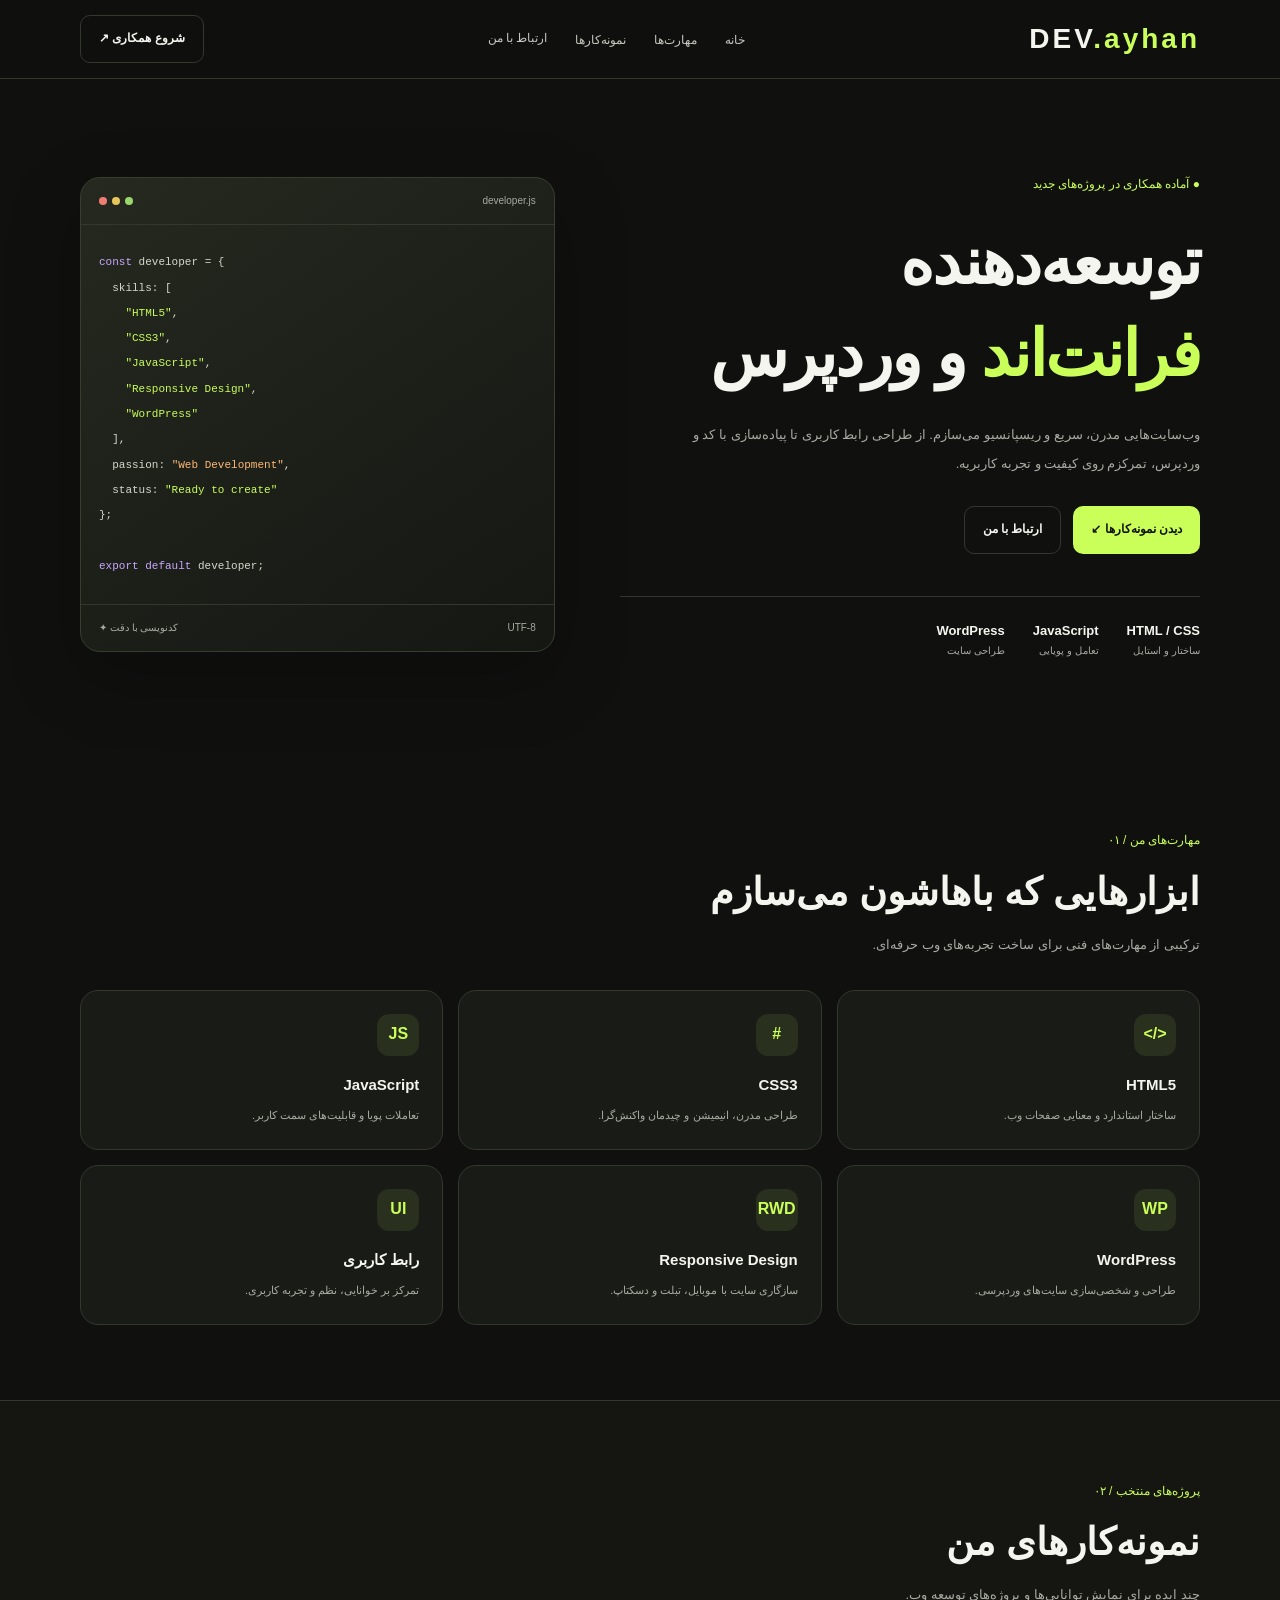
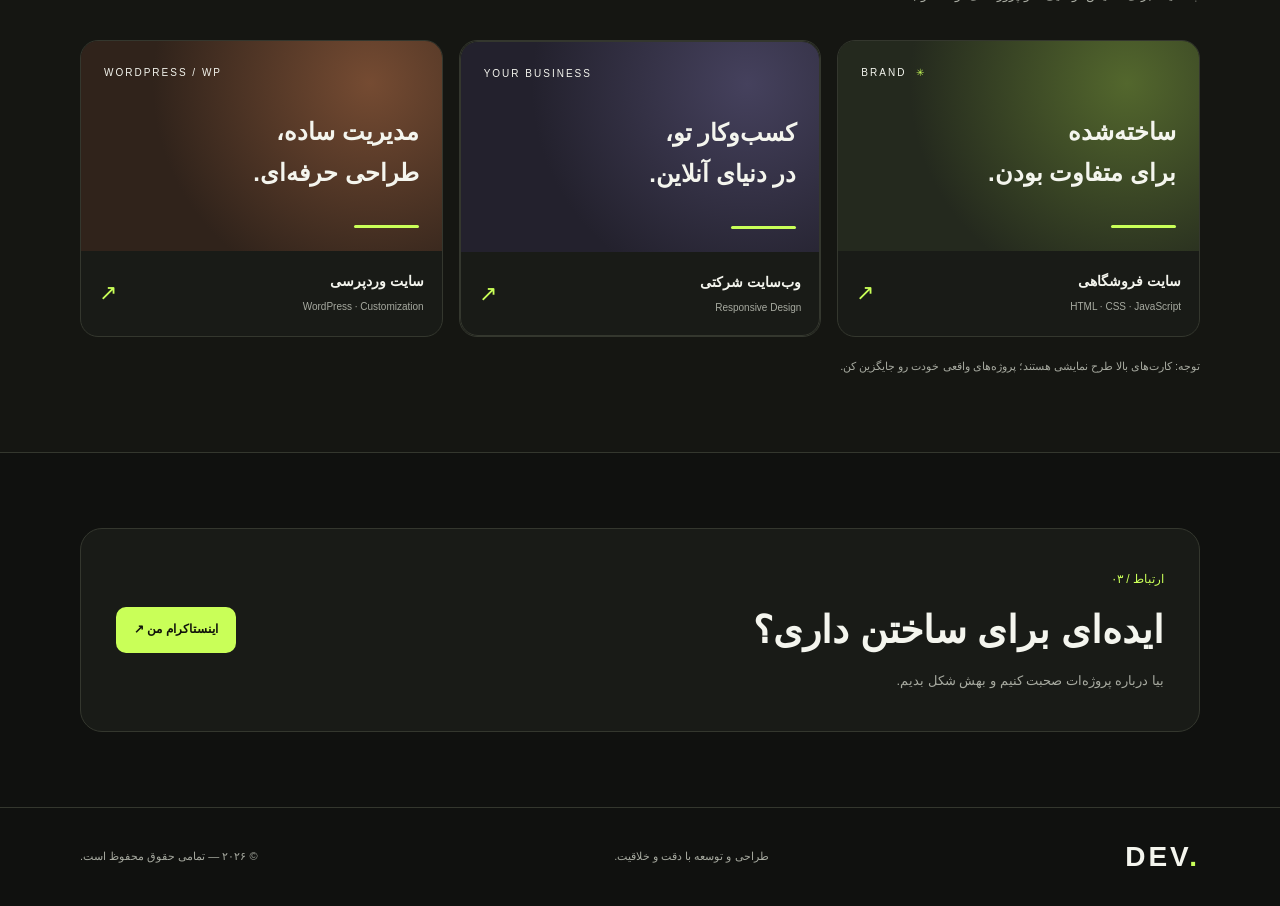
==== commit c4ea6adf: "Update print statement from 'Hello' to 'Goodbye'" ====
--- a/index.html
+++ b/index.html
@@ -548,8 +548,8 @@
 /* Reveal animation */
 
 .reveal {
-  opacity: 0;
-  transform: translateY(18px);
+  opacity: 1;
+  transform: none;
   transition: opacity .6s, transform .6s;
 }
 
